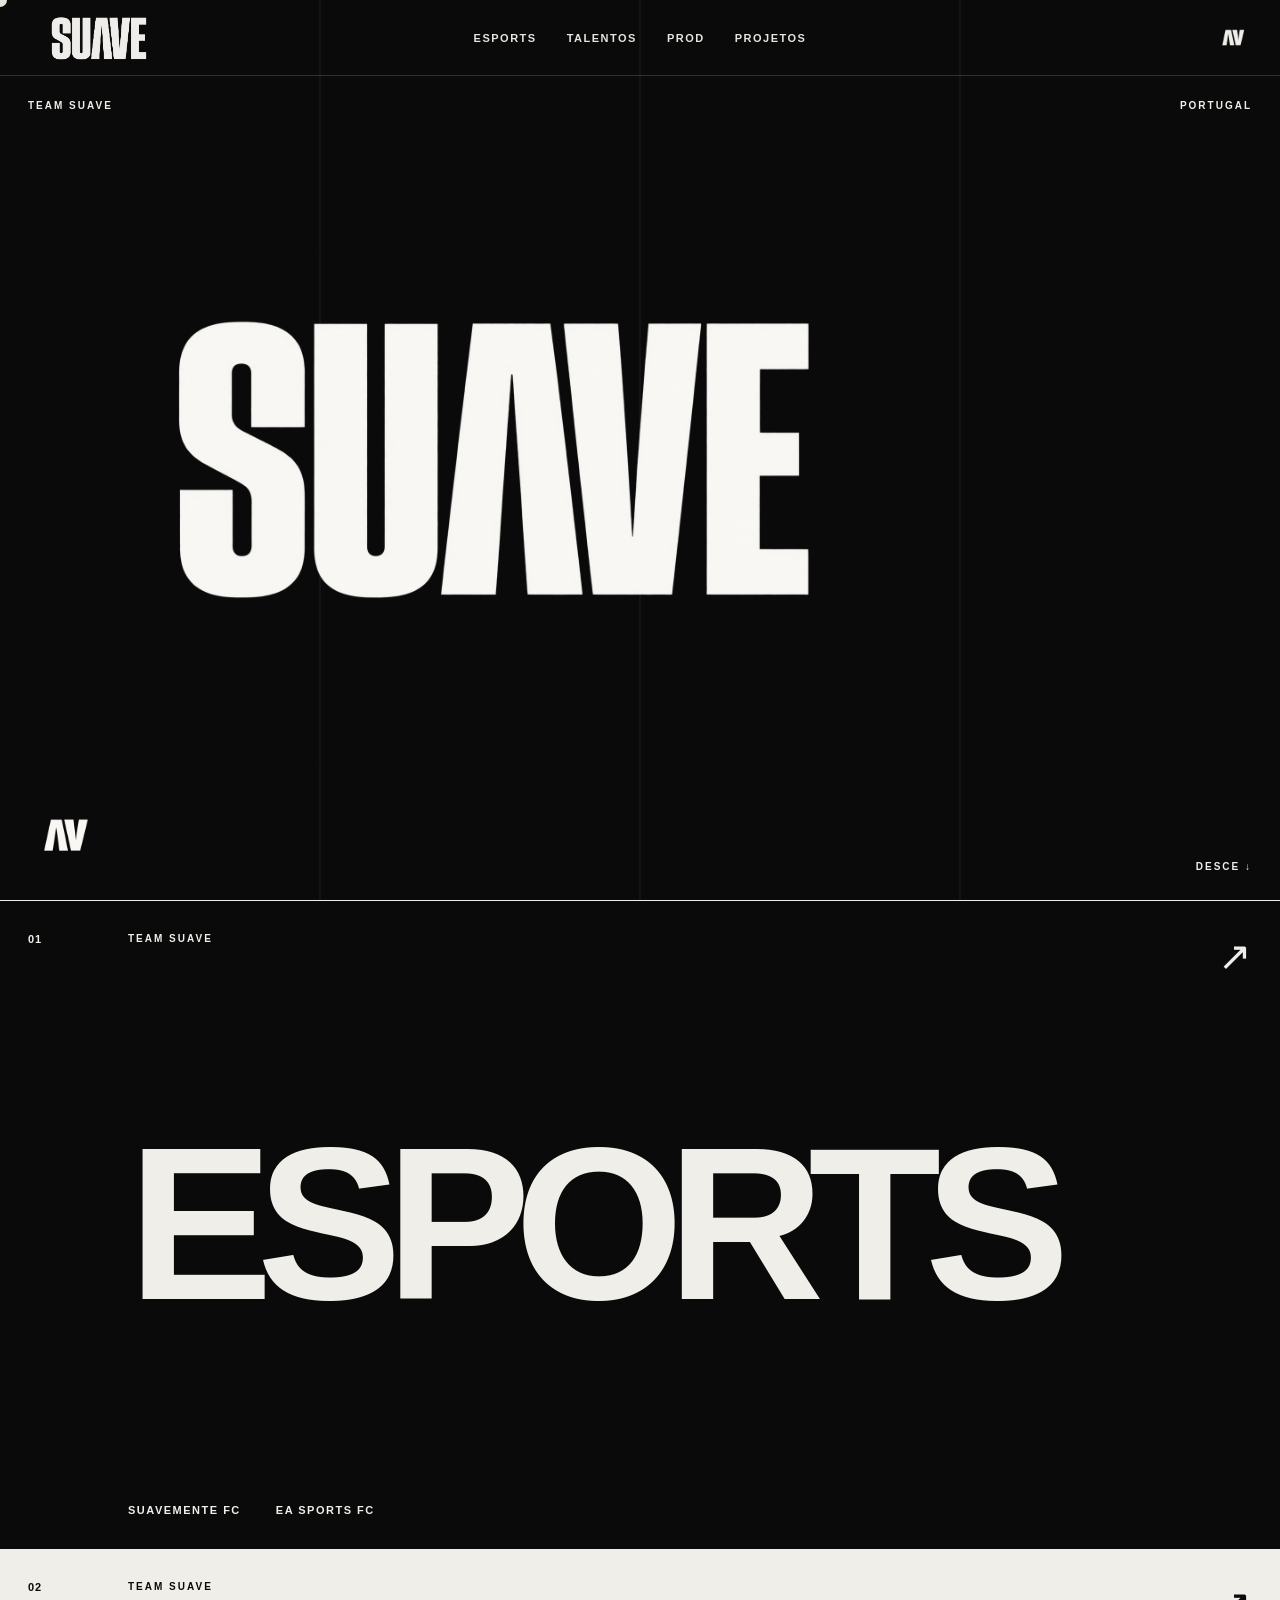
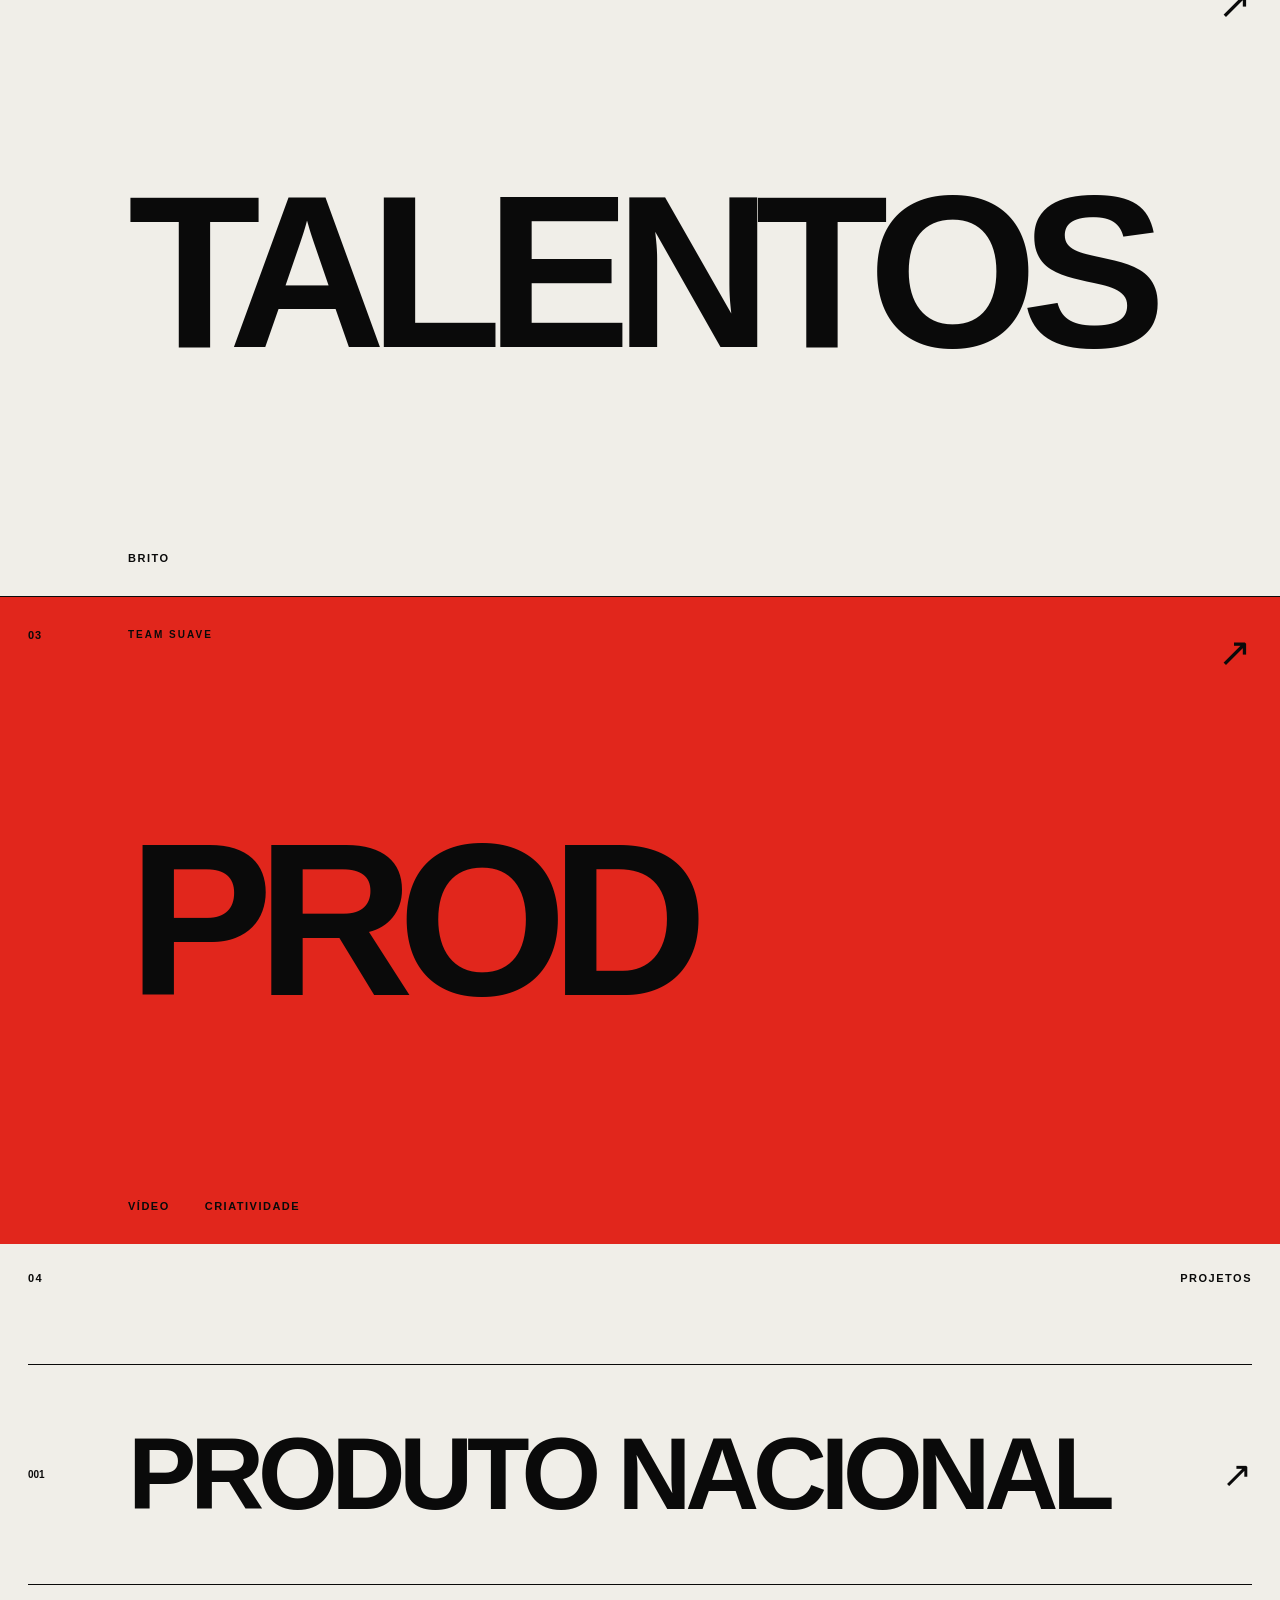
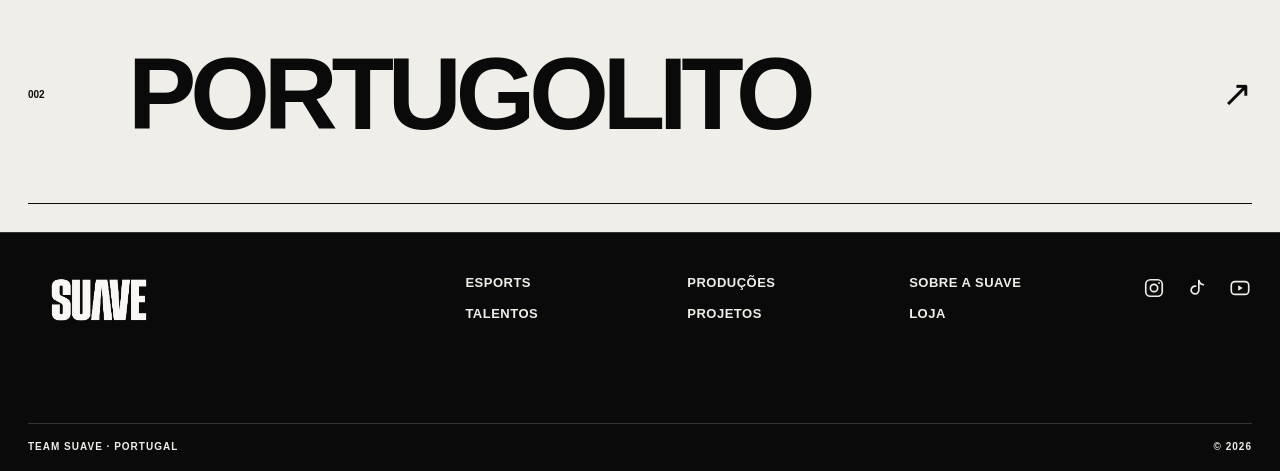
==== index.html @ 1a1033bb "Primeira versao TEAM SUAVE" ====
<!DOCTYPE html>
<html lang="pt-PT">

<head>
    <meta charset="UTF-8">
    <meta name="viewport" content="width=device-width, initial-scale=1.0">

    <title>TEAM SUAVE</title>

    <link rel="stylesheet" href="style.css">
</head>

<body>

    <!-- CURSOR -->
    <div class="cursor"></div>


    <!-- =====================================================
         HEADER
    ====================================================== -->

    <header class="header">

        <a href="#top" class="brand">
            <img
                src="logo-teamsuave.png"
                alt="TEAM SUAVE"
            >
        </a>

        <nav class="nav">

            <a href="#esports">
                ESPORTS
            </a>

            <a href="#talentos">
                TALENTOS
            </a>

            <a href="#prod">
                PROD
            </a>

            <a href="#projetos">
                PROJETOS
            </a>

        </nav>

        <div class="header-mark">

            <img
                src="simbolo-suave.png"
                alt="Símbolo SUAVE"
            >

        </div>

    </header>


    <main id="top">


        <!-- =================================================
             HERO
        ================================================== -->

        <section class="hero">

            <div class="hero-grid"></div>

            <div class="hero-top">

                <span>
                    TEAM SUAVE
                </span>

                <span>
                    PORTUGAL
                </span>

            </div>


            <div class="hero-word">

                <img
                    src="logo-teamsuave.png"
                    alt="SUAVE"
                >

            </div>


            <div class="hero-bottom">

                <div class="hero-mark">

                    <img
                        src="simbolo-suave.png"
                        alt="Símbolo SUAVE"
                    >

                </div>

                <div class="scroll-label">
                    DESCE ↓
                </div>

            </div>

        </section>


         <!-- =================================================
             ESPORTS
        ================================================== -->

        <a
            class="division division-dark"
            id="esports"
            href="esports.html"
        >

            <div class="division-number">
                01
            </div>

            <div class="division-content">

                <span class="division-label">
                    TEAM SUAVE
                </span>

                <h2>
                    ESPORTS
                </h2>

                <div class="division-meta">

                    <span>
                        SUAVEMENTE FC
                    </span>

                    <span>
                        EA SPORTS FC
                    </span>

                </div>

            </div>

            <div class="division-arrow">
                ↗
            </div>

        </a>


        <!-- =================================================
             TALENTOS
        ================================================== -->

        <a
            class="division division-light"
            id="talentos"
            href="#"
        >

            <div class="division-number">
                02
            </div>

            <div class="division-content">

                <span class="division-label">
                    TEAM SUAVE
                </span>

                <h2>
                    TALENTOS
                </h2>

                <div class="division-meta">

                    <span>
                        BRITO
                    </span>

                </div>

            </div>

            <div class="division-arrow">
                ↗
            </div>

        </a>


        <!-- =================================================
             PROD
        ================================================== -->

        <a
            class="division division-red"
            id="prod"
            href="#"
        >

            <div class="division-number">
                03
            </div>

            <div class="division-content">

                <span class="division-label">
                    TEAM SUAVE
                </span>

                <h2>
                    PROD
                </h2>

                <div class="division-meta">

                    <span>
                        VÍDEO
                    </span>

                    <span>
                        CRIATIVIDADE
                    </span>

                </div>

            </div>

            <div class="division-arrow">
                ↗
            </div>

        </a>


        <!-- =================================================
             PROJETOS
        ================================================== -->

        <section
            class="projects"
            id="projetos"
        >

            <div class="projects-header">

                <span>
                    04
                </span>

                <span>
                    PROJETOS
                </span>

            </div>


            <!-- PRODUTO NACIONAL -->

            <a
                href="#"
                class="project"
            >

                <span class="project-number">
                    001
                </span>

                <h3>
                    PRODUTO NACIONAL
                </h3>

                <span class="project-arrow">
                    ↗
                </span>

            </a>


            <!-- PORTUGOLITO -->

            <a
                href="#"
                class="project"
            >

                <span class="project-number">
                    002
                </span>

                <h3>
                    PORTUGOLITO
                </h3>

                <span class="project-arrow">
                    ↗
                </span>

            </a>

        </section>


    </main>


    <!-- =====================================================
         FOOTER
    ====================================================== -->

    <footer class="footer footer-compact">

        <div class="footer-main">

            <!-- LOGO -->

            <a
                href="index.html"
                class="footer-logo"
                aria-label="TEAM SUAVE"
            >
                <img
                    src="logo-teamsuave.png"
                    alt="TEAM SUAVE"
                >
            </a>


            <!-- NAVEGAÇÃO -->

            <nav class="footer-nav">

    <div class="footer-nav-column">

        <a href="esports.html">
            ESPORTS
        </a>

        <a href="#talentos">
            TALENTOS
        </a>

    </div>


    <div class="footer-nav-column">

        <a href="#prod">
            PRODUÇÕES
        </a>

        <a href="#projetos">
            PROJETOS
        </a>

    </div>


    <div class="footer-nav-column">

        <a href="#">
            SOBRE A SUAVE
        </a>

        <a href="#">
            LOJA
        </a>

    </div>

</nav>


            <!-- REDES SOCIAIS -->

            <div class="footer-socials">

                <!-- INSTAGRAM -->

                <a
                    href="#"
                    aria-label="Instagram"
                    title="Instagram"
                >
                    <svg
                        viewBox="0 0 24 24"
                        aria-hidden="true"
                    >
                        <rect
                            x="3"
                            y="3"
                            width="18"
                            height="18"
                            rx="5"
                        ></rect>

                        <circle
                            cx="12"
                            cy="12"
                            r="4"
                        ></circle>

                        <circle
                            cx="17.5"
                            cy="6.5"
                            r="1"
                            class="social-fill"
                        ></circle>
                    </svg>
                </a>


                <!-- TIKTOK -->

                <a
                    href="#"
                    aria-label="TikTok"
                    title="TikTok"
                >
                    <svg
                        viewBox="0 0 24 24"
                        aria-hidden="true"
                    >
                        <path
                            d="M14 4v10.2a4.2 4.2 0 1 1-3.5-4.1"
                        ></path>

                        <path
                            d="M14 4c.7 2.5 2.2 4 5 4.4"
                        ></path>
                    </svg>
                </a>


                <!-- YOUTUBE -->

                <a
                    href="#"
                    aria-label="YouTube"
                    title="YouTube"
                >
                    <svg
                        viewBox="0 0 24 24"
                        aria-hidden="true"
                    >
                        <rect
                            x="2.5"
                            y="5"
                            width="19"
                            height="14"
                            rx="4"
                        ></rect>

                        <path
                            d="M10 9l5 3-5 3z"
                            class="social-fill"
                        ></path>
                    </svg>
                </a>

            </div>

        </div>


        <!-- BARRA INFERIOR -->

        <div class="footer-bottom">

            <span>
                TEAM SUAVE · PORTUGAL
            </span>

            <span>
                © <span id="year"></span>
            </span>

        </div>

    </footer>


    <script src="app.js"></script>

</body>

</html>
---- style.css ----
/* =========================================================
   RESET
========================================================= */

* {
    margin: 0;
    padding: 0;
    box-sizing: border-box;
}

html {
    scroll-behavior: smooth;
}

body {
    background: #0a0a0a;
    color: #f0eee8;

    font-family:
        "Arial Narrow",
        "Helvetica Neue",
        Arial,
        sans-serif;

    overflow-x: hidden;
}

a {
    color: inherit;
    text-decoration: none;
}


/* =========================================================
   VARIABLES
========================================================= */

:root {
    --black: #0a0a0a;
    --white: #f0eee8;
    --red: #e1261c;
    --line: rgba(240, 238, 232, 0.18);
}


/* =========================================================
   CURSOR
========================================================= */

.cursor {
    position: fixed;

    width: 14px;
    height: 14px;

    border-radius: 50%;

    background: var(--white);

    pointer-events: none;

    z-index: 9999;

    transform:
        translate(-50%, -50%);

    mix-blend-mode: difference;

    transition:
        width 0.15s ease,
        height 0.15s ease;
}

.cursor.active {
    width: 55px;
    height: 55px;
}


/* =========================================================
   HEADER
========================================================= */

.header {
    position: fixed;

    top: 0;
    left: 0;

    width: 100%;

    height: 76px;

    display: grid;

    grid-template-columns:
        1fr auto 1fr;

    align-items: center;

    padding:
        0 28px;

    border-bottom:
        1px solid var(--line);

    z-index: 1000;

    mix-blend-mode: difference;

    color: var(--white);
}

.brand {
    display: flex;
    align-items: center;
    width: fit-content;
}

.brand img {
    display: block;
    width: 145px;
    height: auto;
    object-fit: contain;
}

.nav {
    display: flex;
    gap: 30px;
}

.nav a {
    font-size: 11px;

    font-weight: 700;

    letter-spacing: 1.5px;

    transition:
        opacity 0.2s ease;
}

.nav a:hover {
    opacity: 0.5;
}

.header-mark {
    justify-self: end;

    font-size: 15px;
    font-weight: 900;

    letter-spacing: -2px;
}


/* =========================================================
   HERO
========================================================= */

.hero {
    min-height: 100vh;

    position: relative;

    display: flex;

    flex-direction: column;

    justify-content: space-between;

    padding:
        100px 28px 28px;

    overflow: hidden;
}

.hero-grid {
    position: absolute;

    inset: 0;

    pointer-events: none;

    background-image:
        linear-gradient(
            to right,
            transparent calc(25% - 1px),
            rgba(255,255,255,0.08) 25%,
            transparent calc(25% + 1px)
        ),
        linear-gradient(
            to right,
            transparent calc(50% - 1px),
            rgba(255,255,255,0.08) 50%,
            transparent calc(50% + 1px)
        ),
        linear-gradient(
            to right,
            transparent calc(75% - 1px),
            rgba(255,255,255,0.08) 75%,
            transparent calc(75% + 1px)
        );
}

.hero-top {
    position: relative;

    display: flex;

    justify-content: space-between;

    font-size: 10px;

    letter-spacing: 2px;

    font-weight: 700;
}

.hero-word {
    position: relative;

    font-size: clamp(
        130px,
        23vw,
        430px
    );

    font-weight: 900;

    line-height: 0.72;

    letter-spacing: -0.085em;

    white-space: nowrap;

    transform:
        translateX(-0.025em);
}

.hero-bottom {
    position: relative;

    display: flex;

    justify-content: space-between;

    align-items: flex-end;
}

.hero-mark {
    font-size: 48px;

    font-weight: 900;

    letter-spacing: -8px;

    line-height: 1;
}

.hero-mark span:first-child {
    display: inline-block;

    transform:
        scaleX(0.8);
}

.scroll-label {
    font-size: 10px;

    letter-spacing: 2px;

    font-weight: 700;
}


/* =========================================================
   DIVISIONS
========================================================= */

.division {
    min-height: 72vh;

    position: relative;

    display: grid;

    grid-template-columns:
        100px 1fr 100px;

    padding:
        32px 28px;

    border-top:
        1px solid currentColor;

    overflow: hidden;
}

.division-number {
    font-size: 11px;

    font-weight: 700;

    letter-spacing: 1px;
}

.division-content {
    display: flex;

    flex-direction: column;

    justify-content: space-between;
}

.division-label {
    font-size: 10px;

    letter-spacing: 2px;

    font-weight: 700;
}

.division h2 {
    font-size: clamp(
        95px,
        17vw,
        300px
    );

    line-height: 0.75;

    letter-spacing: -0.075em;

    font-weight: 900;

    transition:
        transform 0.5s cubic-bezier(.16,1,.3,1);
}

.division:hover h2 {
    transform:
        translateX(30px);
}

.division-meta {
    display: flex;

    gap: 35px;

    font-size: 11px;

    font-weight: 700;

    letter-spacing: 1.5px;
}

.division-arrow {
    justify-self: end;

    font-size: 40px;

    transition:
        transform 0.35s ease;
}

.division:hover .division-arrow {
    transform:
        rotate(45deg);
}


/* =========================================================
   DIVISION COLORS
========================================================= */

.division-dark {
    background:
        var(--black);

    color:
        var(--white);
}

.division-light {
    background:
        var(--white);

    color:
        var(--black);
}

.division-red {
    background:
        var(--red);

    color:
        var(--black);
}


/* =========================================================
   PROJECTS
========================================================= */

.projects {
    background:
        var(--white);

    color:
        var(--black);

    padding:
        28px;
}

.projects-header {
    display: flex;

    justify-content: space-between;

    padding-bottom:
        80px;

    font-size: 11px;

    font-weight: 700;

    letter-spacing: 1.5px;
}

.project {
    min-height: 220px;

    display: grid;

    grid-template-columns:
        100px 1fr auto;

    align-items: center;

    border-top:
        1px solid var(--black);

    transition:
        background 0.25s ease,
        color 0.25s ease,
        padding 0.35s ease;
}

.project:last-child {
    border-bottom:
        1px solid var(--black);
}

.project:hover {
    background:
        var(--black);

    color:
        var(--white);

    padding:
        0 25px;
}

.project-number {
    font-size: 10px;

    font-weight: 700;
}

.project h3 {
    font-size: clamp(
        45px,
        8vw,
        140px
    );

    font-weight: 900;

    letter-spacing: -0.06em;

    line-height: 0.9;
}

.project-arrow {
    font-size: 36px;
}


/* =========================================================
   FOOTER
========================================================= */

.footer {
    min-height: 70vh;

    display: flex;

    flex-direction: column;

    justify-content: flex-end;

    padding:
        28px;

    background:
        var(--black);

    overflow: hidden;
}

.footer-word {
    font-size: clamp(
        130px,
        23vw,
        430px
    );

    font-weight: 900;

    line-height: 0.72;

    letter-spacing: -0.085em;

    transform:
        translateX(-0.025em);
}

.footer-bottom {
    display: flex;

    justify-content: space-between;

    margin-top:
        70px;

    padding-top:
        18px;

    border-top:
        1px solid var(--line);

    font-size: 10px;

    font-weight: 700;

    letter-spacing: 1.5px;
}


/* =========================================================
   ENTRY ANIMATION
========================================================= */

.hero-word,
.hero-top,
.hero-bottom {
    opacity: 0;

    transform:
        translateY(35px);

    transition:
        opacity 0.9s ease,
        transform 0.9s cubic-bezier(.16,1,.3,1);
}

body.loaded .hero-word,
body.loaded .hero-top,
body.loaded .hero-bottom {
    opacity: 1;

    transform:
        translateY(0);
}

body.loaded .hero-word {
    transform:
        translateX(-0.025em)
        translateY(0);
}


/* =========================================================
   MOBILE
========================================================= */

@media (
    max-width: 800px
) {

    .header {
        grid-template-columns:
            1fr auto;

        padding:
            0 18px;

        height:
            65px;
    }

    .nav {
        display: none;
    }

    .hero {
        padding:
            90px 18px 18px;
    }

    .hero-word {
        font-size:
            27vw;
    }

    .division {
        min-height:
            55vh;

        grid-template-columns:
            45px 1fr 40px;

        padding:
            22px 18px;
    }

    .division h2 {
        font-size:
            20vw;
    }

    .division-meta {
        flex-direction:
            column;

        gap:
            5px;
    }

    .projects {
        padding:
            18px;
    }

    .project {
        grid-template-columns:
            45px 1fr 35px;

        min-height:
            150px;
    }

    .project h3 {
        font-size:
            11vw;
    }

    .footer {
        min-height:
            50vh;

        padding:
            18px;
    }

    .footer-word {
        font-size:
            27vw;
    }

}

/* =========================================================
   LOGOS REAIS
========================================================= */

.header-mark {
    display: flex;
    align-items: center;
    justify-content: flex-end;
}

.header-mark img {
    width: 38px;
    height: 38px;
    object-fit: contain;
}


.hero-word {
    width: 100%;
    display: flex;
    align-items: center;
}

.hero-word img {
    display: block;
    width: 79%;
    max-height: 42vh;
    object-fit: contain;
    object-position: left center;
}


.hero-mark {
    display: flex;
    align-items: center;
}

.hero-mark img {
    display: block;
    width: 75px;
    height: 75px;
    object-fit: contain;
}


.footer-word {
    width: 100%;
}

.footer-word img {
    display: block;
    width: 100%;
    max-height: 42vh;
    object-fit: contain;
    object-position: left bottom;
}

/* =========================================================
   ESPORTS PAGE
========================================================= */

.esports-page {
    background: var(--black);
}


/* HERO */

.esports-hero {
    position: relative;

    min-height: 100vh;

    display: flex;
    flex-direction: column;
    justify-content: space-between;

    padding:
        110px 28px 28px;

    overflow: hidden;

    background:
        var(--black);

    color:
        var(--white);
}

.esports-kicker,
.esports-hero-bottom {
    position: relative;

    display: flex;
    justify-content: space-between;

    font-size: 10px;
    font-weight: 700;

    letter-spacing: 2px;

    z-index: 2;
}

.esports-title {
    position: relative;

    font-size: clamp(
        110px,
        21vw,
        390px
    );

    line-height: 0.72;

    letter-spacing: -0.075em;

    font-weight: 900;

    transform:
        translateX(-0.025em);

    z-index: 2;
}


/* =========================================================
   TEAMS
========================================================= */

.teams-section {
    background:
        var(--white);

    color:
        var(--black);

    padding:
        28px;
}

.teams-heading {
    min-height: 130px;

    display: flex;
    justify-content: space-between;

    align-items: flex-start;

    font-size: 10px;
    font-weight: 700;

    letter-spacing: 2px;
}


/* =========================================================
   TEAM CARD
========================================================= */

.team-card {
    display: block;

    min-height: 75vh;

    padding:
        28px 0;

    border-top:
        1px solid var(--black);

    border-bottom:
        1px solid var(--black);

    transition:
        background 0.35s ease,
        color 0.35s ease,
        padding 0.45s cubic-bezier(.16,1,.3,1);
}

.team-card:hover {
    background:
        var(--black);

    color:
        var(--white);

    padding:
        28px 35px;
}


.team-card-top,
.team-card-bottom {
    display: flex;

    justify-content: space-between;

    font-size: 10px;

    font-weight: 700;

    letter-spacing: 1.5px;
}


.team-card-main {
    min-height: 58vh;

    display: grid;

    grid-template-columns:
        1fr auto;

    align-items: center;
}


.team-name {
    display: flex;

    flex-direction: column;

    gap: 18px;
}

.team-small {
    font-size: 11px;

    font-weight: 700;

    letter-spacing: 2px;
}

.team-name h2 {
    font-size: clamp(
        80px,
        14vw,
        250px
    );

    line-height: 0.73;

    letter-spacing: -0.07em;

    font-weight: 900;
}


.team-symbol {
    width: 180px;
    height: 180px;

    display: flex;

    align-items: center;
    justify-content: center;
}

.team-symbol img {
    display: block;

    width: 100%;
    height: 100%;

    object-fit: contain;

    transition:
        transform 0.5s cubic-bezier(.16,1,.3,1);
}

.team-card:hover
.team-symbol img {
    transform:
        rotate(-8deg)
        scale(1.12);
}


.team-open {
    transition:
        transform 0.3s ease;
}

.team-card:hover
.team-open {
    transform:
        translateX(8px);
}


/* =========================================================
   MOBILE — ESPORTS
========================================================= */

@media (
    max-width: 800px
) {

    .esports-hero {
        min-height:
            75vh;

        padding:
            90px 18px 18px;
    }

    .esports-title {
        font-size:
            23vw;
    }

    .teams-section {
        padding:
            18px;
    }

    .teams-heading {
        min-height:
            90px;
    }

    .team-card {
        min-height:
            60vh;
    }

    .team-card-main {
        min-height:
            45vh;

        grid-template-columns:
            1fr;
    }

    .team-name h2 {
        font-size:
            20vw;
    }

    .team-symbol {
        display:
            none;
    }

}

/* =========================================================
   FOOTER — TEAM SUAVE / COMPACT SYSTEM
========================================================= */

.footer.footer-compact {
    min-height: 0;

    display: block;

    padding: 0 28px;

    background: #0a0a0a;
    color: #f0eee8;

    overflow: visible;

    border-top:
        1px solid rgba(240, 238, 232, 0.18);
}


/* =========================================================
   ÁREA PRINCIPAL
========================================================= */

.footer-main {
    min-height: 190px;

    display: grid;

    grid-template-columns:
        1.2fr
        2fr
        auto;

    align-items: start;

    gap: 80px;

    padding:
        42px 0 38px;
}


/* =========================================================
   LOGO
========================================================= */

.footer-logo {
    display: block;

    width: fit-content;
}

.footer-logo img {
    display: block;

    width: 145px;
    height: auto;

    max-width: none;
    max-height: none;

    object-fit: contain;

    border-radius: 0;
    clip-path: none;

    transform: none;
    filter: none;
}


/* =========================================================
   NAVEGAÇÃO
========================================================= */

.footer-nav {
    display: grid;

    grid-template-columns:
        repeat(2, minmax(130px, 1fr));

    gap: 60px;

    max-width: 520px;
}


.footer-nav-column {
    display: flex;
    flex-direction: column;

    align-items: flex-start;

    gap: 16px;
}


.footer-nav a {
    font-family:
        "Arial Narrow",
        "Helvetica Neue",
        Arial,
        sans-serif;

    font-size: 13px;
    font-weight: 700;

    letter-spacing: 0.5px;

    color: #f0eee8;

    transition:
        opacity 0.2s ease;
}


.footer-nav a:hover {
    opacity: 0.5;
}


/* =========================================================
   REDES SOCIAIS
========================================================= */

.footer-socials {
    display: flex;

    align-items: center;
    justify-content: flex-end;

    gap: 18px;
}


.footer-socials a {
    width: 25px;
    height: 25px;

    display: flex;

    align-items: center;
    justify-content: center;

    color: #f0eee8;

    transition:
        opacity 0.2s ease,
        transform 0.2s ease;
}


.footer-socials a:hover {
    opacity: 0.55;

    transform:
        translateY(-2px);
}


.footer-socials svg {
    display: block;

    width: 22px;
    height: 22px;

    fill: none;

    stroke: currentColor;
    stroke-width: 1.8;

    stroke-linecap: round;
    stroke-linejoin: round;
}


.footer-socials svg .social-fill {
    fill: currentColor;
    stroke: none;
}


/* =========================================================
   BARRA INFERIOR
========================================================= */

.footer.footer-compact .footer-bottom {
    width: 100%;

    display: flex;

    align-items: center;
    justify-content: space-between;

    margin: 0;

    padding:
        17px 0 19px;

    border-top:
        1px solid rgba(240, 238, 232, 0.18);

    font-family:
        "Arial Narrow",
        "Helvetica Neue",
        Arial,
        sans-serif;

    font-size: 10px;
    font-weight: 700;

    letter-spacing: 1px;

    color: #f0eee8;
}


/* =========================================================
   MOBILE
========================================================= */

@media (max-width: 800px) {

    .footer.footer-compact {
        padding:
            0 18px;
    }


    .footer-main {
        min-height: 0;

        grid-template-columns:
            1fr;

        gap: 38px;

        padding:
            40px 0;
    }


    .footer-logo img {
        width: 125px;
    }


    .footer-nav {
        width: 100%;
        max-width: none;

        grid-template-columns:
            repeat(2, 1fr);

        gap: 30px;
    }


    .footer-socials {
        justify-content: flex-start;
    }


    .footer.footer-compact .footer-bottom {
        gap: 20px;

        font-size: 9px;
    }

}

/* =========================================================
   FOOTER — 3 COLUNAS
========================================================= */

.footer-nav {
    grid-template-columns:
        repeat(3, minmax(120px, 1fr));

    max-width: 760px;

    gap: 70px;
}
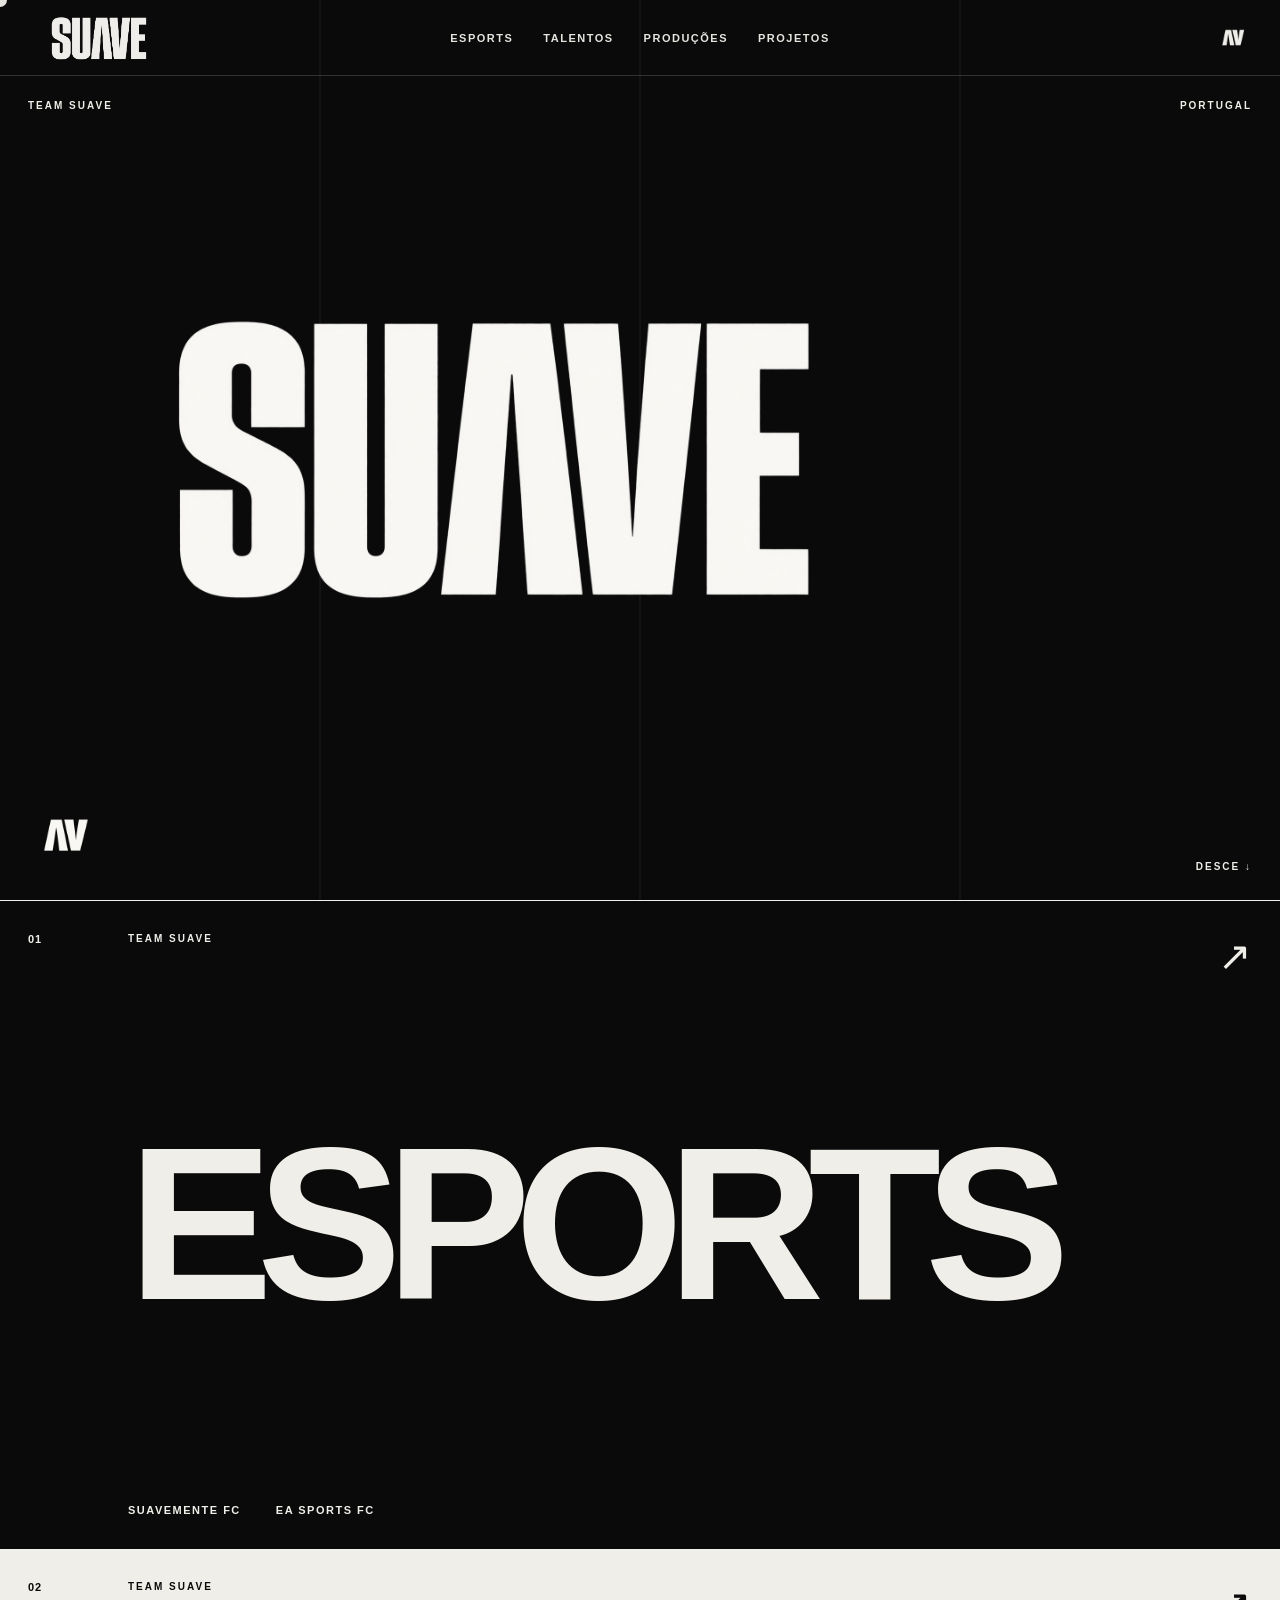
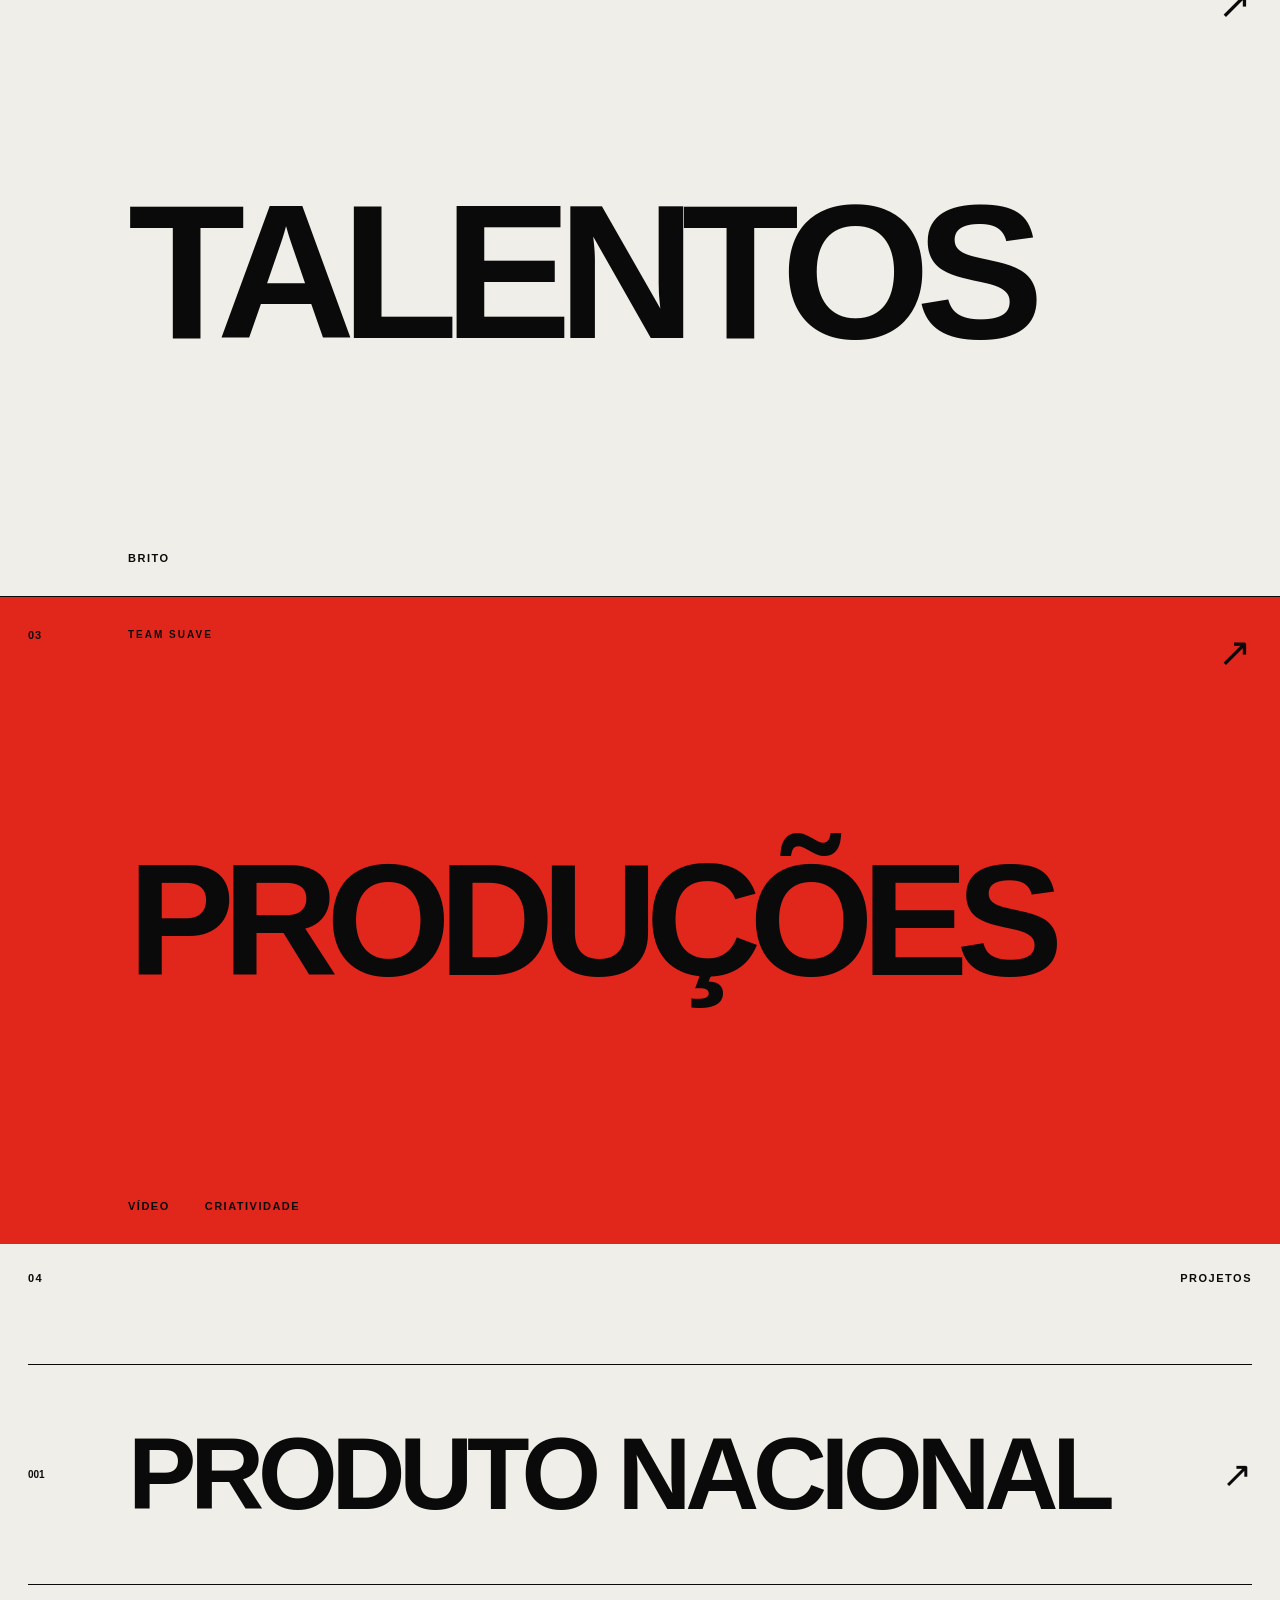
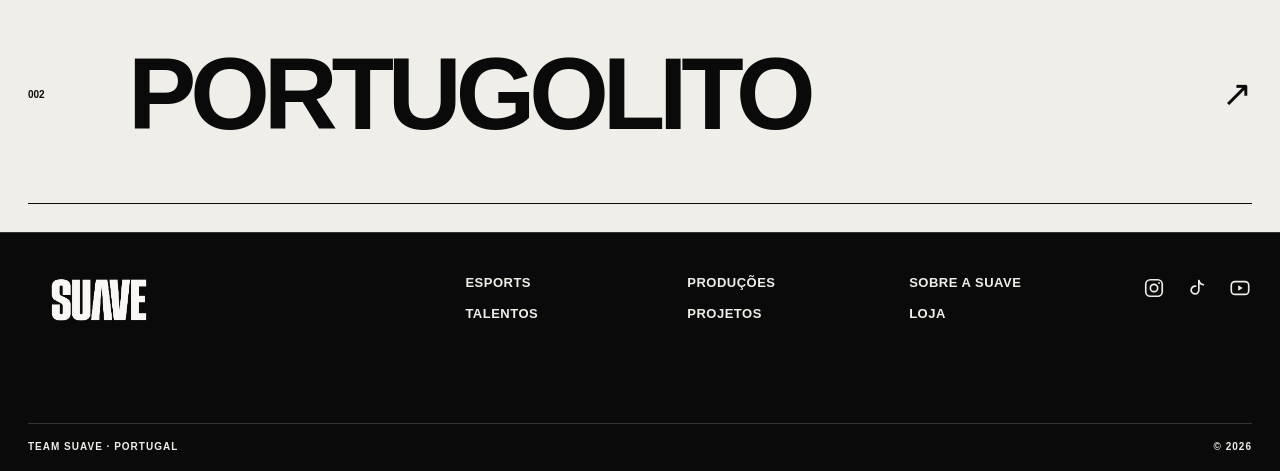
==== commit b9cefa36: "Adiciona talentos e liga navegacao" ====
--- a/index.html
+++ b/index.html
@@ -31,16 +31,16 @@
 
         <nav class="nav">
 
-            <a href="#esports">
+            <a href="esports.html">
                 ESPORTS
             </a>
 
-            <a href="#talentos">
+            <a href="talentos.html">
                 TALENTOS
             </a>
 
             <a href="#prod">
-                PROD
+                PRODUÇÕES
             </a>
 
             <a href="#projetos">
@@ -49,14 +49,12 @@
 
         </nav>
 
-        <div class="header-mark">
-
+        <a href="#top" class="header-mark">
             <img
                 src="simbolo-suave.png"
                 alt="Símbolo SUAVE"
             >
-
-        </div>
+        </a>
 
     </header>
 
@@ -115,7 +113,7 @@
         </section>
 
 
-         <!-- =================================================
+        <!-- =================================================
              ESPORTS
         ================================================== -->
 
@@ -167,7 +165,7 @@
         <a
             class="division division-light"
             id="talentos"
-            href="#"
+            href="talentos.html"
         >
 
             <div class="division-number">
@@ -202,13 +200,13 @@
 
 
         <!-- =================================================
-             PROD
+             PRODUÇÕES
         ================================================== -->
 
         <a
             class="division division-red"
             id="prod"
-            href="#"
+            href="#prod"
         >
 
             <div class="division-number">
@@ -222,7 +220,7 @@
                 </span>
 
                 <h2>
-                    PROD
+                    PRODUÇÕES
                 </h2>
 
                 <div class="division-meta">
@@ -270,10 +268,7 @@
 
             <!-- PRODUTO NACIONAL -->
 
-            <a
-                href="#"
-                class="project"
-            >
+            <div class="project">
 
                 <span class="project-number">
                     001
@@ -287,13 +282,15 @@
                     ↗
                 </span>
 
-            </a>
+            </div>
 
 
             <!-- PORTUGOLITO -->
 
             <a
-                href="#"
+                href="https://www.youtube.com/@britopn"
+                target="_blank"
+                rel="noopener noreferrer"
                 class="project"
             >
 
@@ -324,6 +321,7 @@
     <footer class="footer footer-compact">
 
         <div class="footer-main">
+
 
             <!-- LOGO -->
 
@@ -343,55 +341,62 @@
 
             <nav class="footer-nav">
 
-    <div class="footer-nav-column">
-
-        <a href="esports.html">
-            ESPORTS
-        </a>
-
-        <a href="#talentos">
-            TALENTOS
-        </a>
-
-    </div>
-
-
-    <div class="footer-nav-column">
-
-        <a href="#prod">
-            PRODUÇÕES
-        </a>
-
-        <a href="#projetos">
-            PROJETOS
-        </a>
-
-    </div>
-
-
-    <div class="footer-nav-column">
-
-        <a href="#">
-            SOBRE A SUAVE
-        </a>
-
-        <a href="#">
-            LOJA
-        </a>
-
-    </div>
-
-</nav>
+
+                <div class="footer-nav-column">
+
+                    <a href="esports.html">
+                        ESPORTS
+                    </a>
+
+                    <a href="talentos.html">
+                        TALENTOS
+                    </a>
+
+                </div>
+
+
+                <div class="footer-nav-column">
+
+                    <a href="#prod">
+                        PRODUÇÕES
+                    </a>
+
+                    <a href="#projetos">
+                        PROJETOS
+                    </a>
+
+                </div>
+
+
+                <div class="footer-nav-column">
+
+                    <a href="#">
+                        SOBRE A SUAVE
+                    </a>
+
+                    <a href="https://britopn-shop.fourthwall.com/en-eur"
+                       target="_blank"
+                       rel="noopener noreferrer">
+                        LOJA
+                    </a>
+
+                </div>
+
+
+            </nav>
 
 
             <!-- REDES SOCIAIS -->
 
             <div class="footer-socials">
 
+
                 <!-- INSTAGRAM -->
 
                 <a
-                    href="#"
+                    href="https://www.instagram.com/miguelvilladebrito/"
+                    target="_blank"
+                    rel="noopener noreferrer"
                     aria-label="Instagram"
                     title="Instagram"
                 >
@@ -426,7 +431,9 @@
                 <!-- TIKTOK -->
 
                 <a
-                    href="#"
+                    href="https://www.tiktok.com/@britopn"
+                    target="_blank"
+                    rel="noopener noreferrer"
                     aria-label="TikTok"
                     title="TikTok"
                 >
@@ -448,7 +455,9 @@
                 <!-- YOUTUBE -->
 
                 <a
-                    href="#"
+                    href="https://www.youtube.com/@britopn"
+                    target="_blank"
+                    rel="noopener noreferrer"
                     aria-label="YouTube"
                     title="YouTube"
                 >
@@ -471,6 +480,7 @@
                     </svg>
                 </a>
 
+
             </div>
 
         </div>
--- a/style.css
+++ b/style.css
@@ -1304,4 +1304,848 @@
     max-width: 760px;
 
     gap: 70px;
+}
+
+/* =========================================================
+   TALENTO — PÁGINA INDIVIDUAL
+   BRITO
+========================================================= */
+
+.talent-page {
+    background: #0a0a0a;
+    color: #f0eee8;
+}
+
+
+/* =========================================================
+   PERFIL
+========================================================= */
+
+.talent-profile {
+    position: relative;
+
+    min-height: calc(100vh - 76px);
+
+    padding:
+        46px 28px 70px;
+
+    background: #0a0a0a;
+
+    border-bottom:
+        1px solid rgba(240, 238, 232, 0.18);
+}
+
+
+.talent-profile-number {
+    display: flex;
+
+    margin-bottom: 28px;
+
+    font-family:
+        "Arial Narrow",
+        "Helvetica Neue",
+        Arial,
+        sans-serif;
+
+    font-size: 10px;
+    font-weight: 700;
+
+    letter-spacing: 2px;
+
+    color: #f0eee8;
+}
+
+
+.talent-profile-grid {
+    display: grid;
+
+    grid-template-columns:
+        minmax(280px, 0.72fr)
+        minmax(500px, 1.65fr);
+
+    gap: 70px;
+
+    align-items: end;
+
+    min-height: 650px;
+}
+/* =========================================================
+   FOTO
+========================================================= */
+
+.talent-photo {
+    position: relative;
+
+    width: 100%;
+    height: 650px;
+
+    overflow: hidden;
+
+    align-self: end;
+
+    background: #151515;
+}
+
+
+.talent-photo-image {
+    display: block;
+
+    width: 100%;
+    height: 100%;
+
+    object-fit: cover;
+
+    object-position: center center;
+}
+
+
+.talent-photo-placeholder {
+    width: 100%;
+    height: 100%;
+    min-height: 620px;
+
+    display: flex;
+
+    align-items: center;
+    justify-content: center;
+
+    background: #151515;
+
+    border:
+        1px solid rgba(240, 238, 232, 0.18);
+
+    font-family:
+        "Arial Narrow",
+        "Helvetica Neue",
+        Arial,
+        sans-serif;
+
+    font-size: 12px;
+    font-weight: 700;
+
+    letter-spacing: 2px;
+
+    color:
+        rgba(240, 238, 232, 0.35);
+}
+
+
+/* =========================================================
+   INFORMAÇÃO DO TALENTO
+========================================================= */
+
+.talent-info {
+    padding-bottom: 4px;
+}
+
+
+.talent-role {
+    display: block;
+
+    margin-bottom: 22px;
+
+    font-family:
+        "Arial Narrow",
+        "Helvetica Neue",
+        Arial,
+        sans-serif;
+
+    font-size: 11px;
+    font-weight: 700;
+
+    letter-spacing: 2px;
+
+    color: #d71920;
+}
+
+
+.talent-info h1 {
+    margin: 0;
+
+    font-family:
+        Impact,
+        Haettenschweiler,
+        "Arial Narrow Bold",
+        sans-serif;
+
+    font-size:
+        clamp(100px, 14vw, 230px);
+
+    font-weight: 900;
+
+    line-height: 0.78;
+
+    letter-spacing: -5px;
+
+    color: #f0eee8;
+}
+
+
+.talent-bio {
+    max-width: 760px;
+
+    margin-top: 55px;
+
+    padding-top: 24px;
+
+    border-top:
+        1px solid rgba(240, 238, 232, 0.18);
+}
+
+
+.talent-bio p {
+    max-width: 720px;
+
+    margin:
+        0 0 12px;
+
+    font-family:
+        Arial,
+        Helvetica,
+        sans-serif;
+
+    font-size:
+        clamp(17px, 1.3vw, 22px);
+
+    line-height: 1.45;
+
+    color: #f0eee8;
+}
+
+
+/* =========================================================
+   REDES DO TALENTO
+========================================================= */
+
+.talent-socials {
+    display: flex;
+    flex-wrap: wrap;
+
+    gap: 0;
+
+    margin-top: 38px;
+
+    border-top:
+        1px solid rgba(240, 238, 232, 0.18);
+
+    border-bottom:
+        1px solid rgba(240, 238, 232, 0.18);
+}
+
+
+.talent-socials a {
+    display: flex;
+
+    align-items: center;
+    justify-content: space-between;
+
+    min-width: 175px;
+
+    padding:
+        18px 22px;
+
+    border-right:
+        1px solid rgba(240, 238, 232, 0.18);
+
+    font-family:
+        "Arial Narrow",
+        "Helvetica Neue",
+        Arial,
+        sans-serif;
+
+    font-size: 11px;
+    font-weight: 700;
+
+    letter-spacing: 1.3px;
+
+    color: #f0eee8;
+
+    transition:
+        background 0.2s ease,
+        color 0.2s ease;
+}
+
+
+.talent-socials a:first-child {
+    border-left:
+        1px solid rgba(240, 238, 232, 0.18);
+}
+
+
+.talent-socials a:hover {
+    background: #f0eee8;
+    color: #0a0a0a;
+}
+
+
+/* =========================================================
+   CABEÇALHOS DAS SECÇÕES
+========================================================= */
+
+.talent-section-heading {
+    display: flex;
+
+    align-items: center;
+    justify-content: space-between;
+
+    padding-bottom: 18px;
+
+    border-bottom:
+        1px solid currentColor;
+
+    font-family:
+        "Arial Narrow",
+        "Helvetica Neue",
+        Arial,
+        sans-serif;
+
+    font-size: 11px;
+    font-weight: 700;
+
+    letter-spacing: 2px;
+}
+
+
+/* =========================================================
+   PROJETOS
+========================================================= */
+
+.talent-projects {
+    padding:
+        28px 28px 90px;
+
+    background: #f0eee8;
+    color: #0a0a0a;
+}
+
+
+.talent-project-grid {
+    display: grid;
+
+    grid-template-columns:
+        repeat(2, 1fr);
+
+    margin-top: 28px;
+
+    border-top:
+        1px solid #0a0a0a;
+
+    border-left:
+        1px solid #0a0a0a;
+}
+
+
+.talent-project-card {
+    display: block;
+
+    color: #0a0a0a;
+
+    border-right:
+        1px solid #0a0a0a;
+
+    border-bottom:
+        1px solid #0a0a0a;
+
+    overflow: hidden;
+}
+
+
+.talent-project-image {
+    position: relative;
+
+    min-height: 500px;
+
+    display: flex;
+
+    align-items: flex-end;
+
+    padding: 28px;
+
+    background: #d71920;
+
+    overflow: hidden;
+}
+
+
+.talent-project-card:nth-child(2)
+.talent-project-image {
+    background: #0a0a0a;
+    color: #f0eee8;
+}
+
+
+.talent-project-image::before {
+    content: "";
+
+    position: absolute;
+
+    inset: 0;
+
+    background-image:
+        linear-gradient(
+            rgba(240, 238, 232, 0.12) 1px,
+            transparent 1px
+        ),
+        linear-gradient(
+            90deg,
+            rgba(240, 238, 232, 0.12) 1px,
+            transparent 1px
+        );
+
+    background-size:
+        80px 80px;
+
+    pointer-events: none;
+}
+
+
+.talent-project-image span {
+    position: relative;
+
+    z-index: 1;
+
+    font-family:
+        Impact,
+        Haettenschweiler,
+        "Arial Narrow Bold",
+        sans-serif;
+
+    font-size:
+        clamp(50px, 6vw, 100px);
+
+    line-height: 0.86;
+
+    letter-spacing: -2px;
+}
+
+
+.talent-project-meta {
+    display: flex;
+
+    align-items: center;
+    justify-content: space-between;
+
+    padding:
+        20px 22px;
+
+    background: #f0eee8;
+
+    font-family:
+        "Arial Narrow",
+        "Helvetica Neue",
+        Arial,
+        sans-serif;
+
+    font-size: 11px;
+    font-weight: 700;
+
+    letter-spacing: 1.3px;
+}
+
+
+.talent-project-card:hover
+.talent-project-meta {
+    background: #0a0a0a;
+    color: #f0eee8;
+}
+
+
+/* =========================================================
+   LOJA
+========================================================= */
+
+.talent-store {
+    padding:
+        28px 28px 100px;
+
+    background: #d71920;
+    color: #0a0a0a;
+}
+
+
+.talent-store-content {
+    display: grid;
+
+    grid-template-columns:
+        1.55fr 0.85fr;
+
+    min-height: 600px;
+
+    margin-top: 28px;
+
+    border:
+        1px solid #0a0a0a;
+}
+
+
+.talent-store-visual {
+    position: relative;
+
+    display: flex;
+
+    align-items: flex-end;
+
+    padding: 28px;
+
+    overflow: hidden;
+
+    border-right:
+        1px solid #0a0a0a;
+
+    background: #0a0a0a;
+    color: #f0eee8;
+}
+
+
+.talent-store-visual::before {
+    content: "";
+
+    position: absolute;
+
+    inset: 0;
+
+    background-image:
+        linear-gradient(
+            rgba(240, 238, 232, 0.1) 1px,
+            transparent 1px
+        ),
+        linear-gradient(
+            90deg,
+            rgba(240, 238, 232, 0.1) 1px,
+            transparent 1px
+        );
+
+    background-size:
+        80px 80px;
+}
+
+
+.talent-store-visual span {
+    position: relative;
+
+    z-index: 1;
+
+    font-family:
+        Impact,
+        Haettenschweiler,
+        "Arial Narrow Bold",
+        sans-serif;
+
+    font-size:
+        clamp(90px, 12vw, 210px);
+
+    line-height: 0.8;
+
+    letter-spacing: -5px;
+}
+
+
+.talent-store-info {
+    display: flex;
+    flex-direction: column;
+
+    justify-content: space-between;
+
+    padding: 34px;
+}
+
+
+.talent-store-info > span {
+    font-family:
+        "Arial Narrow",
+        "Helvetica Neue",
+        Arial,
+        sans-serif;
+
+    font-size: 11px;
+    font-weight: 700;
+
+    letter-spacing: 2px;
+}
+
+
+.talent-store-info h2 {
+    margin:
+        auto 0 40px;
+
+    font-family:
+        Impact,
+        Haettenschweiler,
+        "Arial Narrow Bold",
+        sans-serif;
+
+    font-size:
+        clamp(70px, 8vw, 135px);
+
+    line-height: 0.82;
+
+    letter-spacing: -3px;
+}
+
+
+.talent-store-button {
+    width: 100%;
+
+    display: flex;
+
+    align-items: center;
+    justify-content: space-between;
+
+    padding:
+        22px 20px;
+
+    border:
+        1px solid #0a0a0a;
+
+    font-family:
+        "Arial Narrow",
+        "Helvetica Neue",
+        Arial,
+        sans-serif;
+
+    font-size: 12px;
+    font-weight: 700;
+
+    letter-spacing: 1.5px;
+
+    color: #0a0a0a;
+
+    transition:
+        background 0.2s ease,
+        color 0.2s ease;
+}
+
+
+.talent-store-button:hover {
+    background: #0a0a0a;
+    color: #f0eee8;
+}
+
+
+/* =========================================================
+   MOBILE — TALENTO
+========================================================= */
+
+@media (max-width: 800px) {
+
+    .talent-profile {
+        min-height: 0;
+
+        padding:
+            30px 18px 55px;
+    }
+
+
+    .talent-profile-number {
+        margin-bottom: 25px;
+    }
+
+
+    .talent-profile-grid {
+        grid-template-columns:
+            1fr;
+
+        gap: 35px;
+
+        min-height: 0;
+    }
+
+
+    .talent-photo-placeholder {
+        min-height: 500px;
+    }
+
+
+    .talent-info h1 {
+        font-size:
+            clamp(90px, 28vw, 150px);
+
+        letter-spacing: -3px;
+    }
+
+
+    .talent-bio {
+        margin-top: 40px;
+    }
+
+
+    .talent-socials {
+        display: grid;
+
+        grid-template-columns:
+            repeat(2, 1fr);
+    }
+
+
+    .talent-socials a {
+        min-width: 0;
+
+        border:
+            1px solid rgba(240, 238, 232, 0.18);
+
+        margin:
+            -1px 0 0 -1px;
+    }
+
+
+    .talent-projects {
+        padding:
+            22px 18px 60px;
+    }
+
+
+    .talent-project-grid {
+        grid-template-columns:
+            1fr;
+    }
+
+
+    .talent-project-image {
+        min-height: 380px;
+    }
+
+
+    .talent-store {
+        padding:
+            22px 18px 60px;
+    }
+
+
+    .talent-store-content {
+        grid-template-columns:
+            1fr;
+
+        min-height: 0;
+    }
+
+
+    .talent-store-visual {
+        min-height: 420px;
+
+        border-right: 0;
+
+        border-bottom:
+            1px solid #0a0a0a;
+    }
+
+
+    .talent-store-info {
+        min-height: 430px;
+
+        padding: 26px;
+    }
+
+}
+
+
+/* =========================================================
+   FIX — PERFIL BRITO / HEADER
+========================================================= */
+
+.talent-page .talent-profile {
+    padding-top: 140px !important;
+}
+
+.talent-page .talent-profile-grid {
+    align-items: center !important;
+}
+
+/* =========================================================
+   FIX — PORTUGOLITO PROJECT CARD
+========================================================= */
+
+.talent-project-portugolito {
+    position: relative;
+    overflow: hidden;
+    background: #0a0a0a;
+}
+
+
+/* FOTO PREENCHE O RETÂNGULO TODO */
+
+.talent-project-portugolito .talent-project-photo {
+    position: absolute;
+
+    top: 0;
+    left: 0;
+
+    width: 100%;
+    height: 100%;
+
+    object-fit: cover;
+    object-position: center;
+
+    display: block;
+
+    z-index: 1;
+}
+
+
+/* ESCURECIMENTO LIGEIRO PARA O TEXTO LER BEM */
+
+.talent-project-portugolito .talent-project-photo-overlay {
+    position: absolute;
+
+    inset: 0;
+
+    background:
+        linear-gradient(
+            to top,
+            rgba(0, 0, 0, 0.60) 0%,
+            rgba(0, 0, 0, 0.10) 55%,
+            rgba(0, 0, 0, 0.05) 100%
+        );
+
+    z-index: 2;
+
+    pointer-events: none;
+}
+
+
+/* PORTUGOLITO POR CIMA DA FOTO */
+
+.talent-project-portugolito > span {
+    position: absolute;
+
+    left: 28px;
+    bottom: 28px;
+
+    z-index: 3;
+
+    margin: 0;
+
+    color: #f0eee8;
+
+    font-family:
+        Impact,
+        Haettenschweiler,
+        "Arial Narrow Bold",
+        sans-serif;
+
+    font-size:
+        clamp(50px, 6vw, 100px);
+
+    line-height: 0.86;
+
+    letter-spacing: -2px;
+}
+
+/* =========================================================
+   FIX — TÍTULOS DAS DIVISÕES
+========================================================= */
+
+.division-light h2 {
+    font-size: clamp(
+        90px,
+        15vw,
+        265px
+    );
+}
+
+.division-red h2 {
+    font-size: clamp(
+        80px,
+        12.5vw,
+        225px
+    );
 }
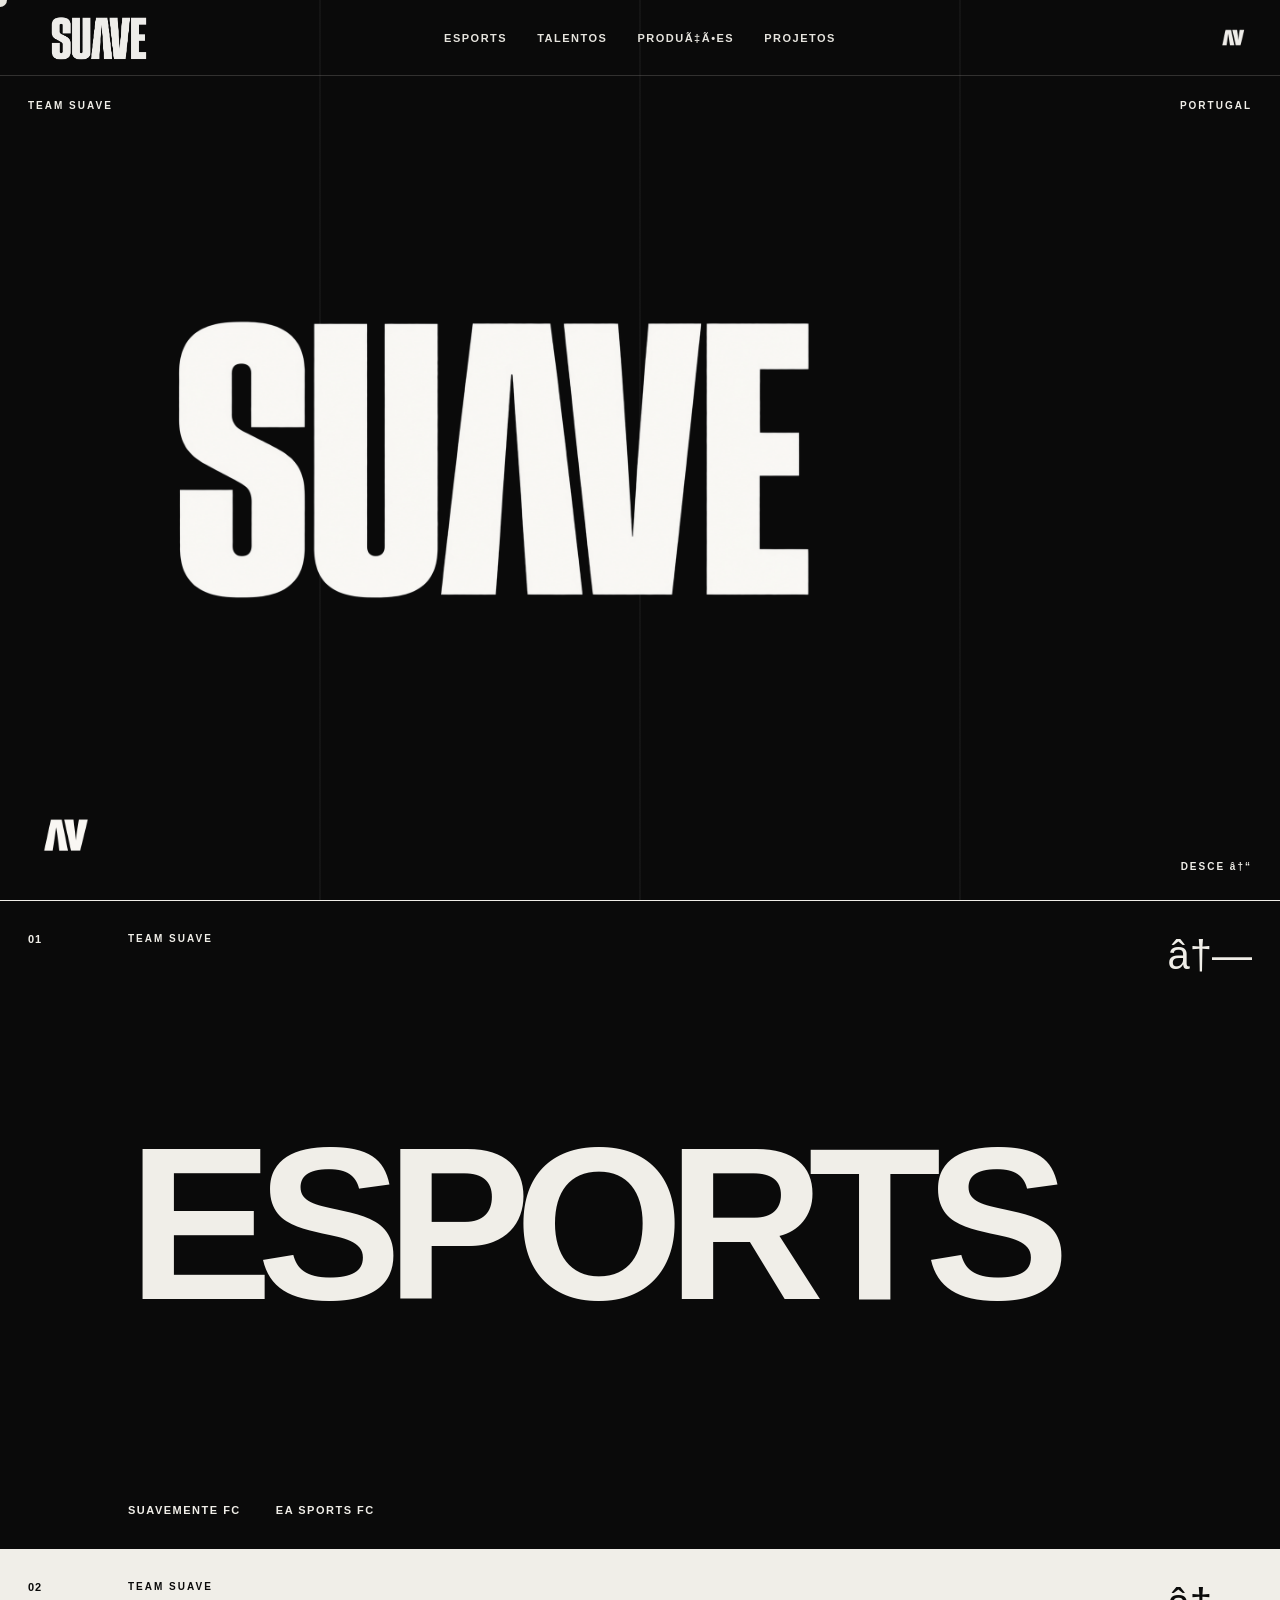
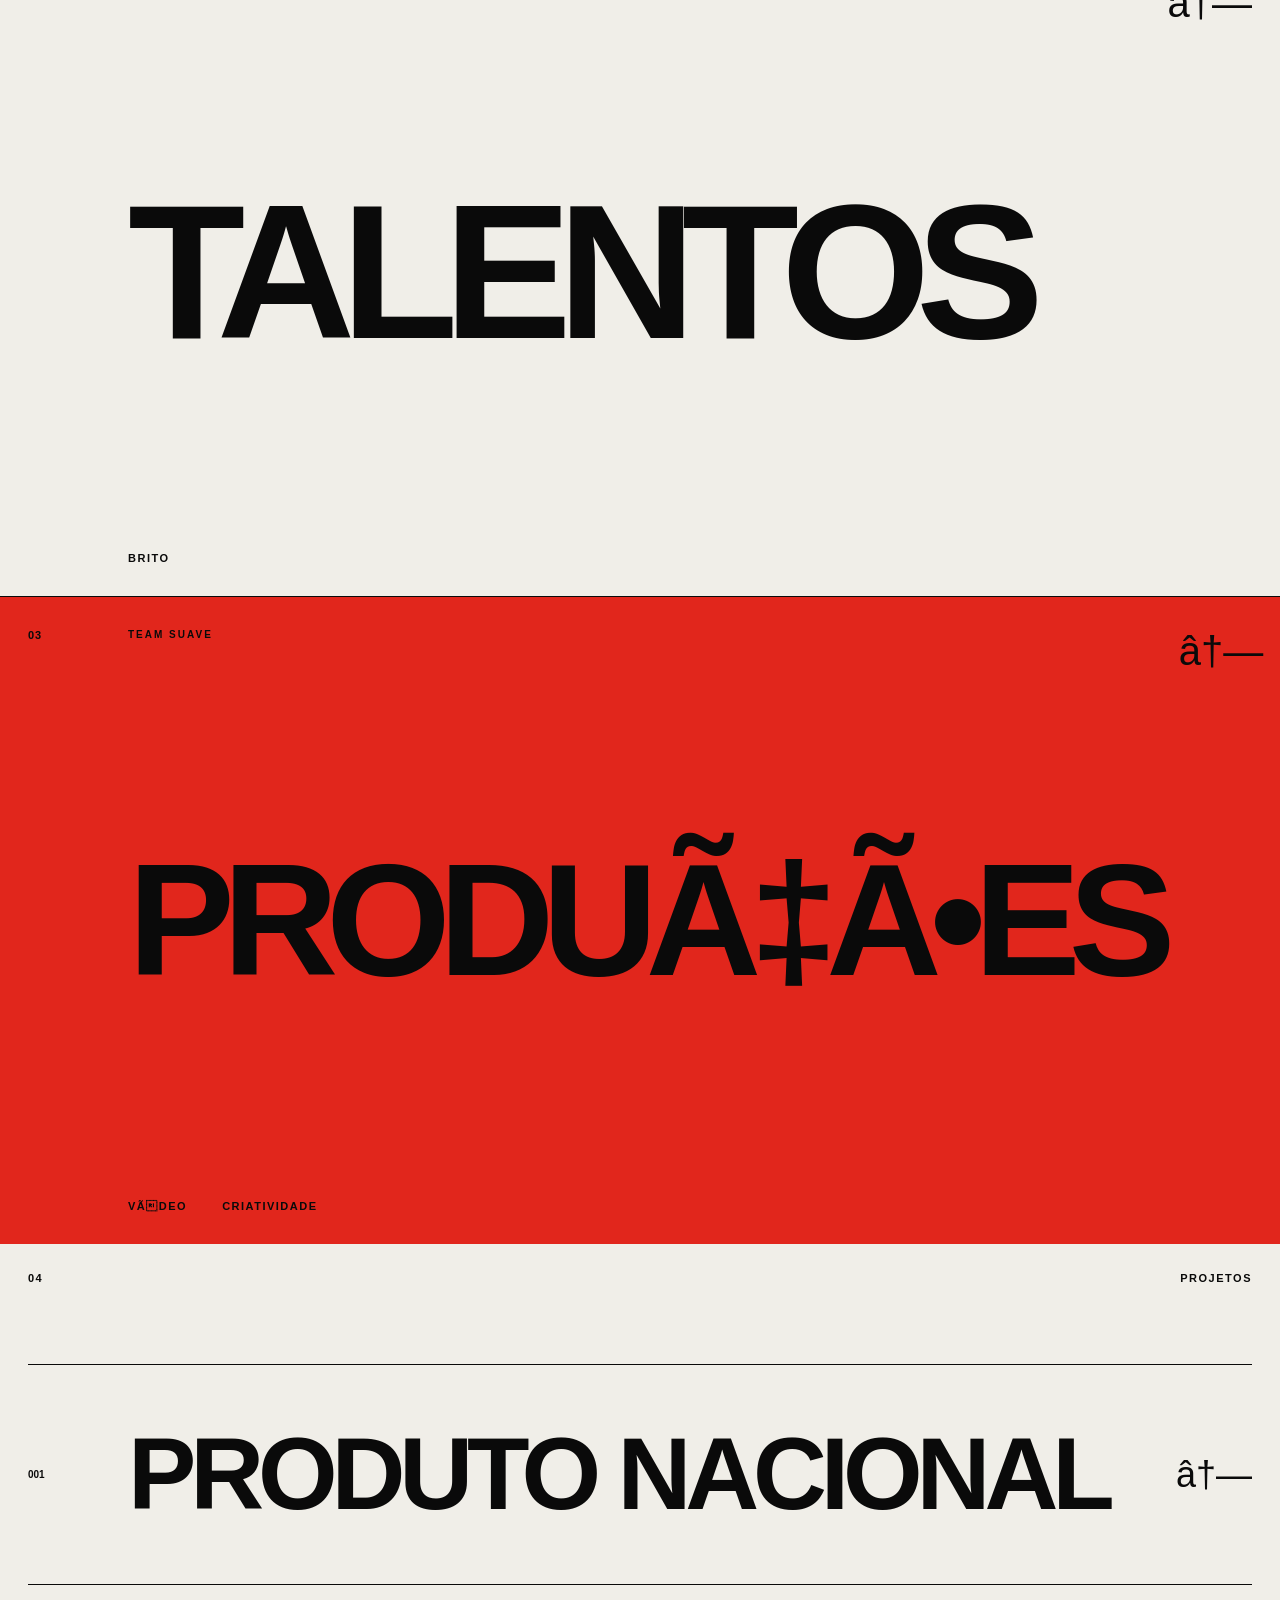
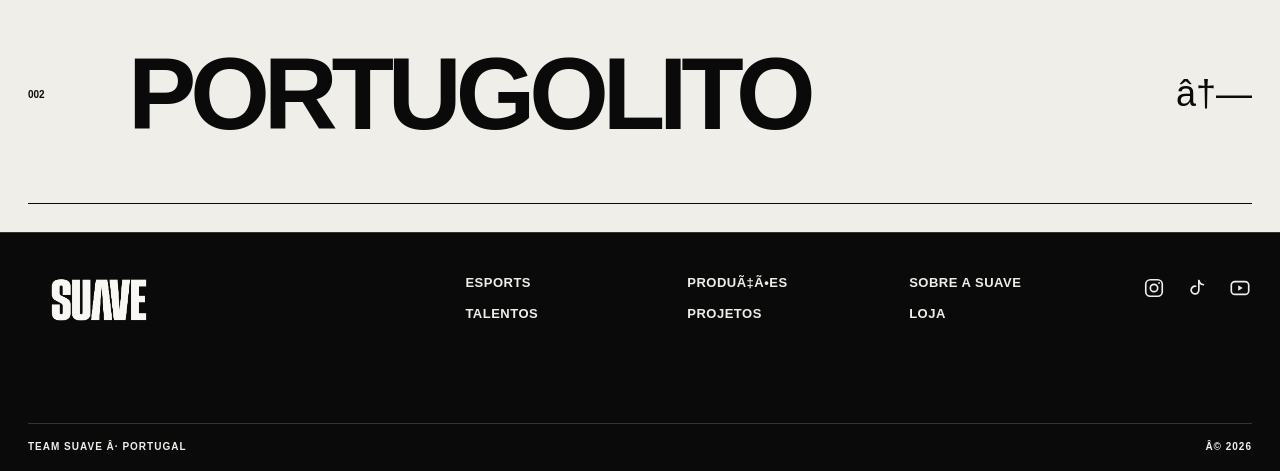
==== commit 03e0625f: "Adiciona URLs limpos ao site" ====
--- a/index.html
+++ b/index.html
@@ -1,4 +1,4 @@
-<!DOCTYPE html>
+﻿<!DOCTYPE html>
 <html lang="pt-PT">
 
 <head>
@@ -7,7 +7,7 @@
 
     <title>TEAM SUAVE</title>
 
-    <link rel="stylesheet" href="style.css">
+    <link rel="stylesheet" href="/style.css">
 </head>
 
 <body>
@@ -24,23 +24,23 @@
 
         <a href="#top" class="brand">
             <img
-                src="logo-teamsuave.png"
+                src="/logo-teamsuave.png"
                 alt="TEAM SUAVE"
             >
         </a>
 
         <nav class="nav">
 
-            <a href="esports.html">
+            <a href="/esports/">
                 ESPORTS
             </a>
 
-            <a href="talentos.html">
+            <a href="/talentos/">
                 TALENTOS
             </a>
 
             <a href="#prod">
-                PRODUÇÕES
+                PRODUÃ‡Ã•ES
             </a>
 
             <a href="#projetos">
@@ -51,8 +51,8 @@
 
         <a href="#top" class="header-mark">
             <img
-                src="simbolo-suave.png"
-                alt="Símbolo SUAVE"
+                src="/simbolo-suave.png"
+                alt="SÃ­mbolo SUAVE"
             >
         </a>
 
@@ -86,7 +86,7 @@
             <div class="hero-word">
 
                 <img
-                    src="logo-teamsuave.png"
+                    src="/logo-teamsuave.png"
                     alt="SUAVE"
                 >
 
@@ -98,14 +98,14 @@
                 <div class="hero-mark">
 
                     <img
-                        src="simbolo-suave.png"
-                        alt="Símbolo SUAVE"
+                        src="/simbolo-suave.png"
+                        alt="SÃ­mbolo SUAVE"
                     >
 
                 </div>
 
                 <div class="scroll-label">
-                    DESCE ↓
+                    DESCE â†“
                 </div>
 
             </div>
@@ -120,7 +120,7 @@
         <a
             class="division division-dark"
             id="esports"
-            href="esports.html"
+            href="/esports/"
         >
 
             <div class="division-number">
@@ -152,7 +152,7 @@
             </div>
 
             <div class="division-arrow">
-                ↗
+                â†—
             </div>
 
         </a>
@@ -165,7 +165,7 @@
         <a
             class="division division-light"
             id="talentos"
-            href="talentos.html"
+            href="/talentos/"
         >
 
             <div class="division-number">
@@ -193,14 +193,14 @@
             </div>
 
             <div class="division-arrow">
-                ↗
+                â†—
             </div>
 
         </a>
 
 
         <!-- =================================================
-             PRODUÇÕES
+             PRODUÃ‡Ã•ES
         ================================================== -->
 
         <a
@@ -220,13 +220,13 @@
                 </span>
 
                 <h2>
-                    PRODUÇÕES
+                    PRODUÃ‡Ã•ES
                 </h2>
 
                 <div class="division-meta">
 
                     <span>
-                        VÍDEO
+                        VÃDEO
                     </span>
 
                     <span>
@@ -238,7 +238,7 @@
             </div>
 
             <div class="division-arrow">
-                ↗
+                â†—
             </div>
 
         </a>
@@ -279,7 +279,7 @@
                 </h3>
 
                 <span class="project-arrow">
-                    ↗
+                    â†—
                 </span>
 
             </div>
@@ -303,7 +303,7 @@
                 </h3>
 
                 <span class="project-arrow">
-                    ↗
+                    â†—
                 </span>
 
             </a>
@@ -326,29 +326,29 @@
             <!-- LOGO -->
 
             <a
-                href="index.html"
+                href="/"
                 class="footer-logo"
                 aria-label="TEAM SUAVE"
             >
                 <img
-                    src="logo-teamsuave.png"
+                    src="/logo-teamsuave.png"
                     alt="TEAM SUAVE"
                 >
             </a>
 
 
-            <!-- NAVEGAÇÃO -->
+            <!-- NAVEGAÃ‡ÃƒO -->
 
             <nav class="footer-nav">
 
 
                 <div class="footer-nav-column">
 
-                    <a href="esports.html">
+                    <a href="/esports/">
                         ESPORTS
                     </a>
 
-                    <a href="talentos.html">
+                    <a href="/talentos/">
                         TALENTOS
                     </a>
 
@@ -358,7 +358,7 @@
                 <div class="footer-nav-column">
 
                     <a href="#prod">
-                        PRODUÇÕES
+                        PRODUÃ‡Ã•ES
                     </a>
 
                     <a href="#projetos">
@@ -491,11 +491,11 @@
         <div class="footer-bottom">
 
             <span>
-                TEAM SUAVE · PORTUGAL
+                TEAM SUAVE Â· PORTUGAL
             </span>
 
             <span>
-                © <span id="year"></span>
+                Â© <span id="year"></span>
             </span>
 
         </div>
@@ -503,8 +503,8 @@
     </footer>
 
 
-    <script src="app.js"></script>
+    <script src="/app.js"></script>
 
 </body>
 
-</html>+</html>
--- a/style.css
+++ b/style.css
@@ -2148,4 +2148,24 @@
         12.5vw,
         225px
     );
+}
+
+/* =========================================================
+   FIX — HERO ESPORTS / TALENTOS
+========================================================= */
+
+.esports-title {
+    font-size: clamp(
+        100px,
+        17vw,
+        310px
+    );
+}
+
+.talents-title {
+    font-size: clamp(
+        90px,
+        15vw,
+        275px
+    );
 }
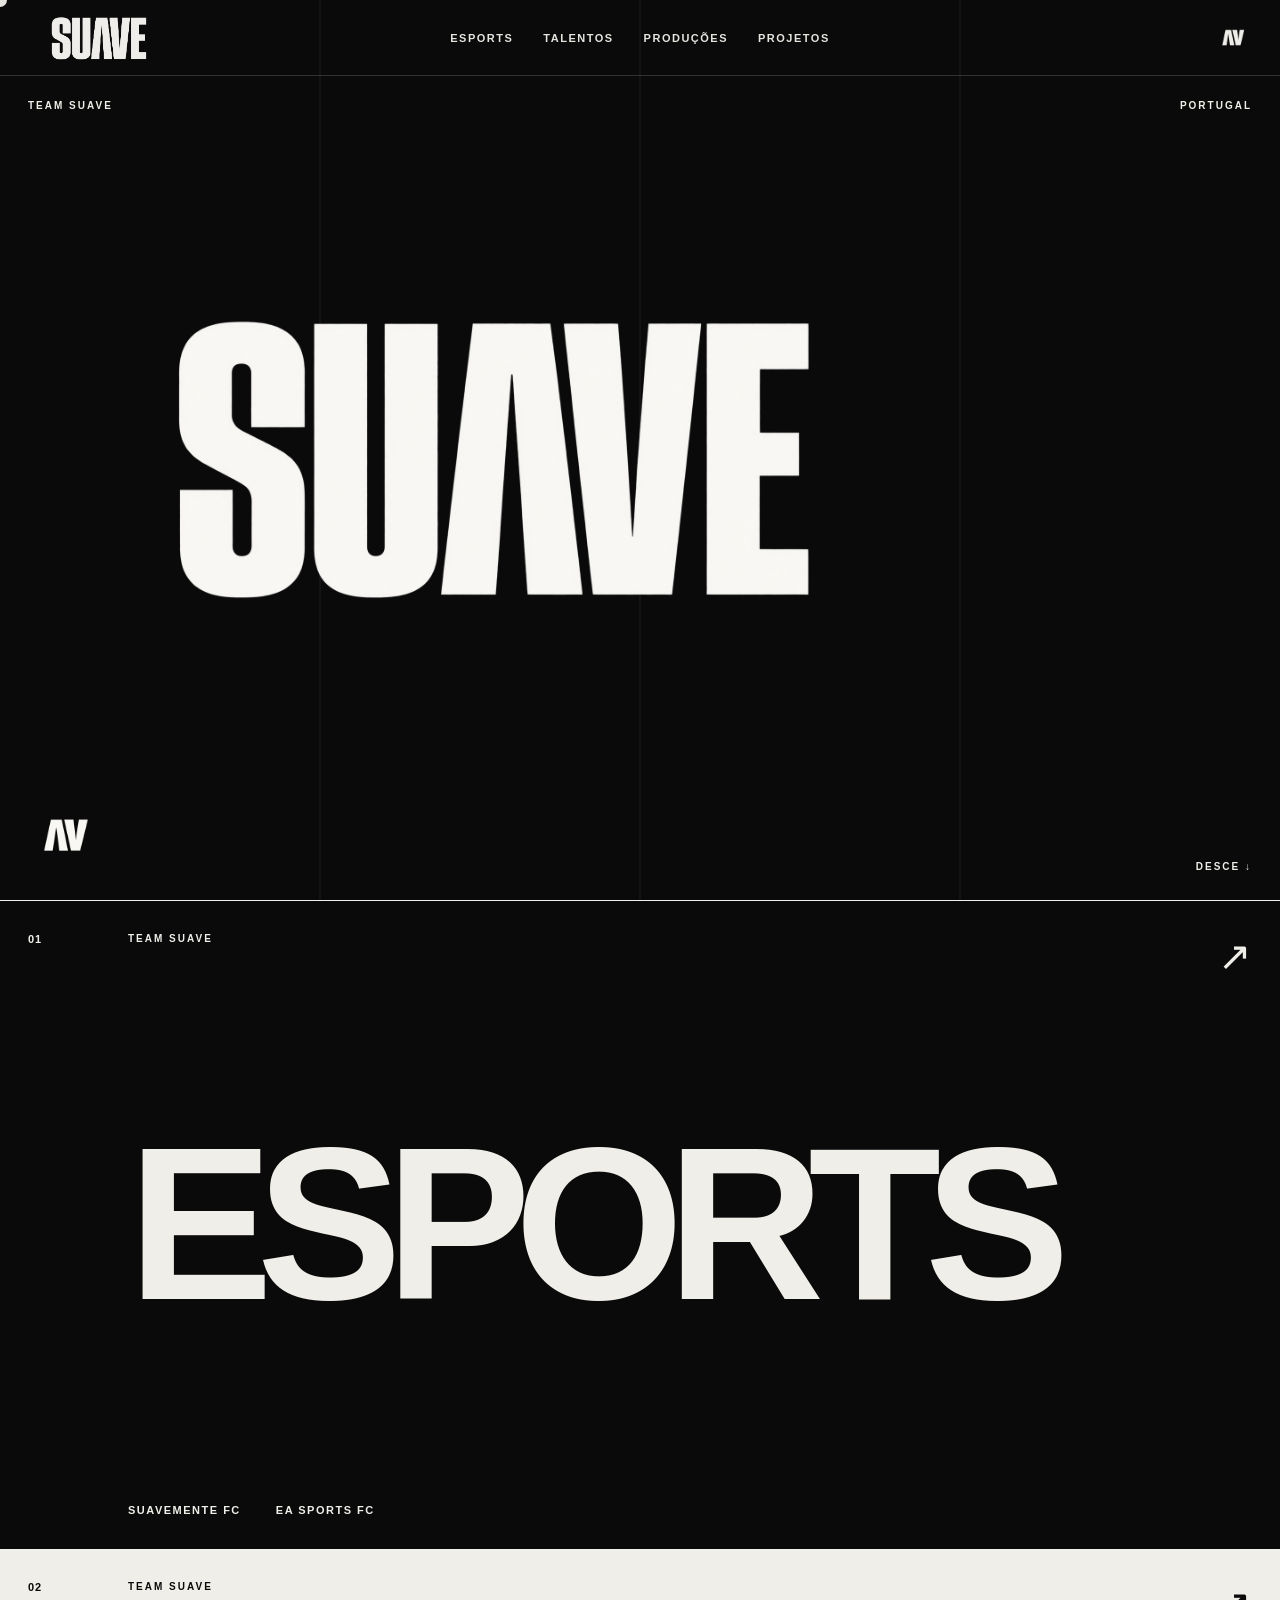
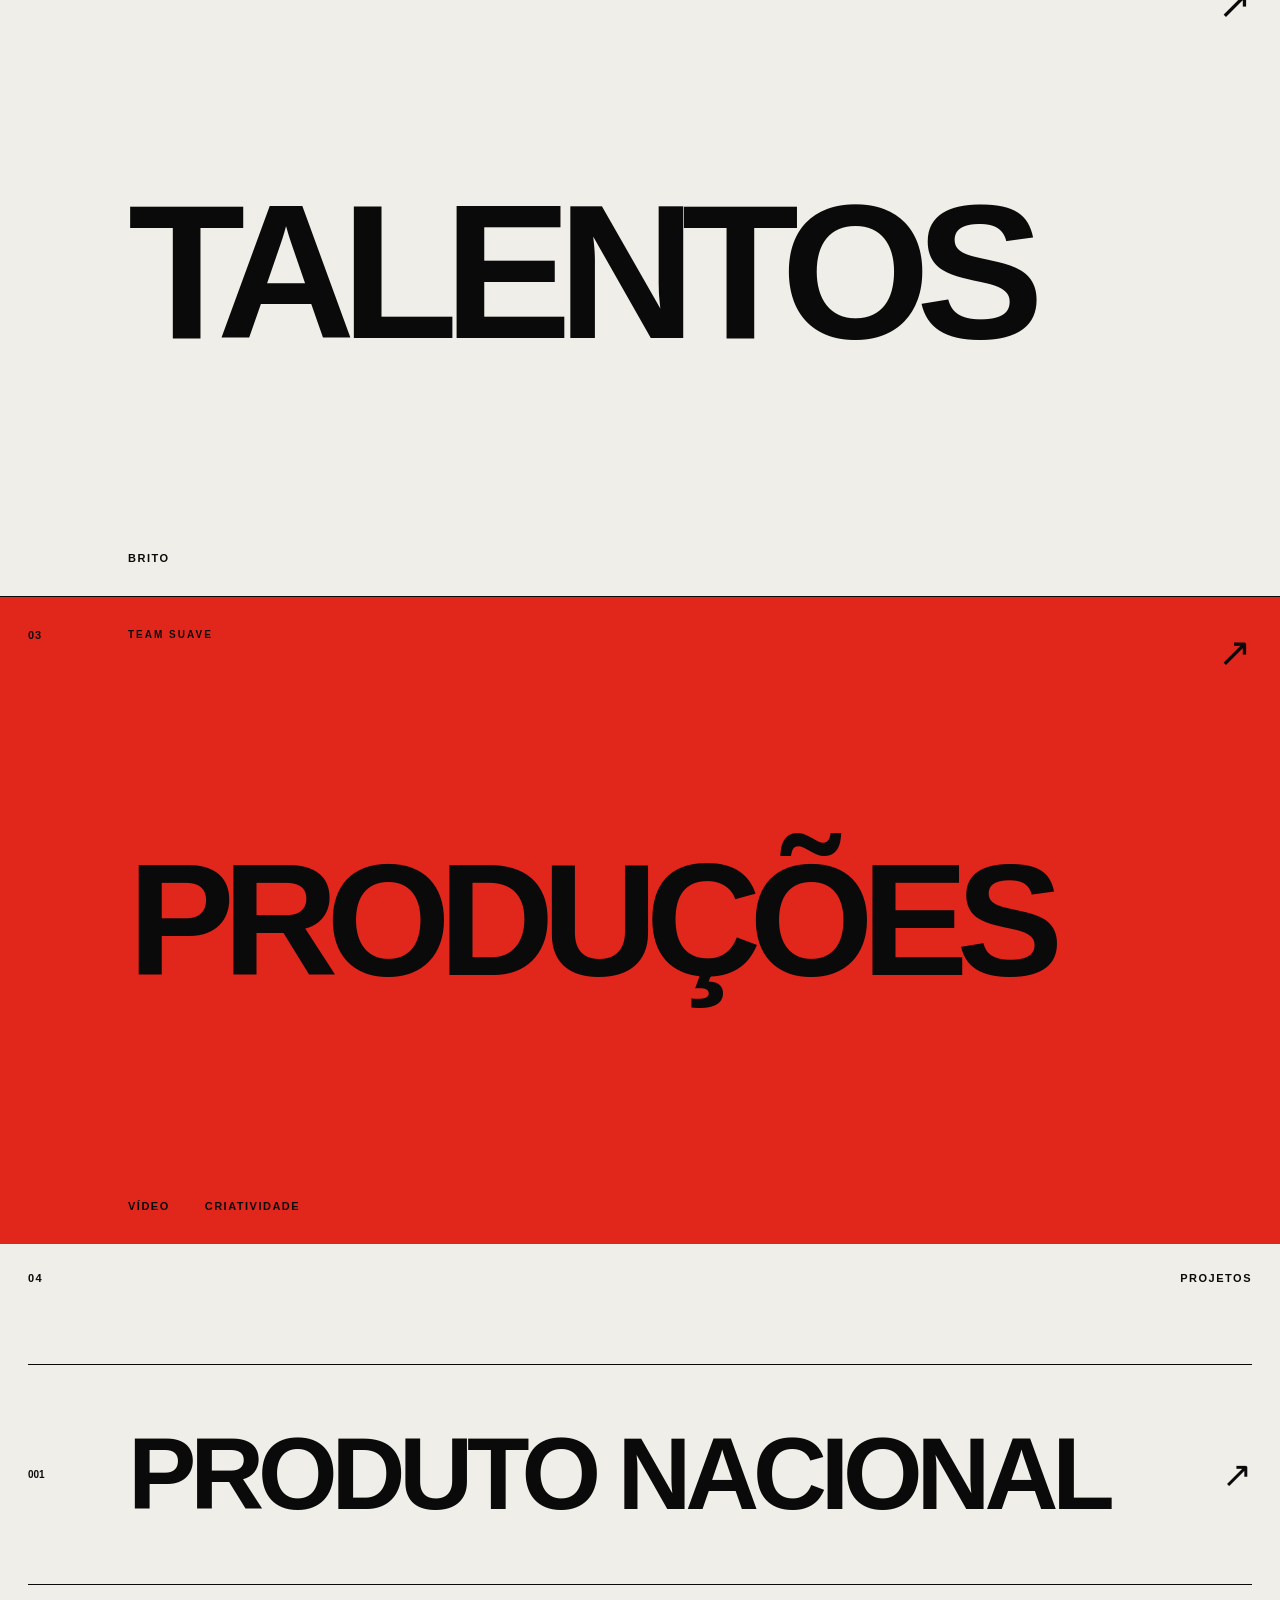
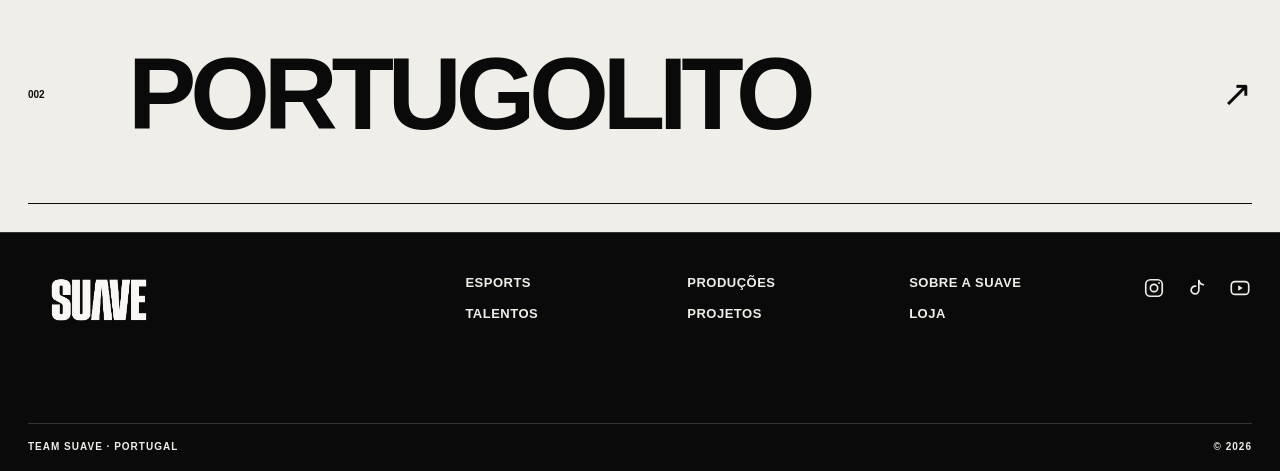
==== commit 02d9007b: "Corrige encoding dos HTML" ====
--- a/index.html
+++ b/index.html
@@ -1,4 +1,4 @@
-﻿<!DOCTYPE html>
+<!DOCTYPE html>
 <html lang="pt-PT">
 
 <head>
@@ -40,7 +40,7 @@
             </a>
 
             <a href="#prod">
-                PRODUÃ‡Ã•ES
+                PRODUÇÕES
             </a>
 
             <a href="#projetos">
@@ -52,7 +52,7 @@
         <a href="#top" class="header-mark">
             <img
                 src="/simbolo-suave.png"
-                alt="SÃ­mbolo SUAVE"
+                alt="Símbolo SUAVE"
             >
         </a>
 
@@ -99,13 +99,13 @@
 
                     <img
                         src="/simbolo-suave.png"
-                        alt="SÃ­mbolo SUAVE"
+                        alt="Símbolo SUAVE"
                     >
 
                 </div>
 
                 <div class="scroll-label">
-                    DESCE â†“
+                    DESCE ↓
                 </div>
 
             </div>
@@ -152,7 +152,7 @@
             </div>
 
             <div class="division-arrow">
-                â†—
+                ↗
             </div>
 
         </a>
@@ -193,14 +193,14 @@
             </div>
 
             <div class="division-arrow">
-                â†—
+                ↗
             </div>
 
         </a>
 
 
         <!-- =================================================
-             PRODUÃ‡Ã•ES
+             PRODUÇÕES
         ================================================== -->
 
         <a
@@ -220,13 +220,13 @@
                 </span>
 
                 <h2>
-                    PRODUÃ‡Ã•ES
+                    PRODUÇÕES
                 </h2>
 
                 <div class="division-meta">
 
                     <span>
-                        VÃDEO
+                        VÍDEO
                     </span>
 
                     <span>
@@ -238,7 +238,7 @@
             </div>
 
             <div class="division-arrow">
-                â†—
+                ↗
             </div>
 
         </a>
@@ -279,7 +279,7 @@
                 </h3>
 
                 <span class="project-arrow">
-                    â†—
+                    ↗
                 </span>
 
             </div>
@@ -303,7 +303,7 @@
                 </h3>
 
                 <span class="project-arrow">
-                    â†—
+                    ↗
                 </span>
 
             </a>
@@ -326,7 +326,7 @@
             <!-- LOGO -->
 
             <a
-                href="/"
+                href="index.html"
                 class="footer-logo"
                 aria-label="TEAM SUAVE"
             >
@@ -337,7 +337,7 @@
             </a>
 
 
-            <!-- NAVEGAÃ‡ÃƒO -->
+            <!-- NAVEGAÇÃO -->
 
             <nav class="footer-nav">
 
@@ -358,7 +358,7 @@
                 <div class="footer-nav-column">
 
                     <a href="#prod">
-                        PRODUÃ‡Ã•ES
+                        PRODUÇÕES
                     </a>
 
                     <a href="#projetos">
@@ -491,11 +491,11 @@
         <div class="footer-bottom">
 
             <span>
-                TEAM SUAVE Â· PORTUGAL
+                TEAM SUAVE · PORTUGAL
             </span>
 
             <span>
-                Â© <span id="year"></span>
+                © <span id="year"></span>
             </span>
 
         </div>
@@ -507,4 +507,4 @@
 
 </body>
 
-</html>
+</html>
